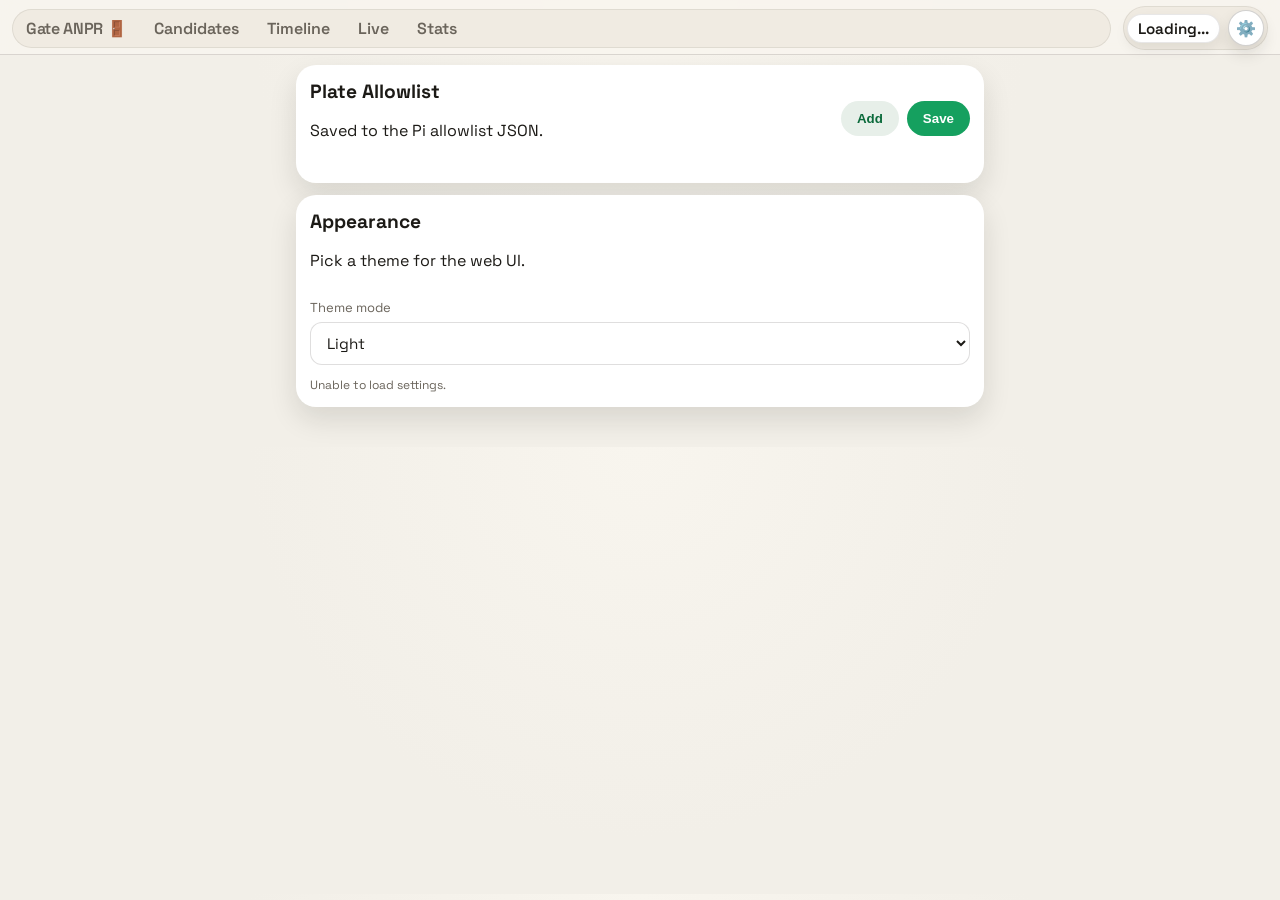
==== files/web/static/admin.html @ 7660f95d "Add Web UI" ====
<!doctype html>
<html lang="en">
  <head>
    <meta charset="utf-8" />
    <meta name="viewport" content="width=device-width,initial-scale=1" />
    <title>Gate ANPR Admin</title>
    <link rel="stylesheet" href="styles.css" />
  </head>
  <body class="admin-page">
    <header class="topbar">
      <div class="topbar-left">
        <a class="brand tab brand-tab" href="/" aria-label="Gate ANPR home">
          Gate ANPR 🚪
        </a>
        <nav class="tabs" role="tablist">
          <a class="tab" href="/#candidates" role="tab">Candidates</a>
          <a class="tab" href="/#timeline" role="tab">Timeline</a>
          <a class="tab" href="/#stream" role="tab">Live</a>
          <a class="tab" href="/#stats" role="tab">Stats</a>
        </nav>
      </div>
      <div class="topbar-right">
        <div class="status status-chip" id="status">Admin</div>
        <a class="admin-link active" href="/admin" aria-label="Admin settings" title="Admin settings">
          ⚙️
        </a>
      </div>
    </header>

    <main class="admin">
      <section class="card">
        <div class="card-head">
          <div>
            <h1>Plate Allowlist</h1>
            <p>Saved to the Pi allowlist JSON.</p>
          </div>
          <div class="card-actions">
            <button id="add-plate" class="btn btn-secondary">Add</button>
            <button id="save-plates" class="btn">Save</button>
          </div>
        </div>
        <div id="plates-list" class="plates"></div>
      </section>

      <section class="card">
        <div class="card-head">
          <div>
            <h1>Appearance</h1>
            <p>Pick a theme for the web UI.</p>
          </div>
        </div>
        <div class="admin-settings">
          <label class="admin-setting">
            <span>Theme mode</span>
            <select id="theme-mode">
              <option value="light">Light</option>
              <option value="dark">Dark</option>
              <option value="auto">Auto (sunrise/sunset)</option>
            </select>
          </label>
          <div id="theme-mode-status" class="setting-status">Loading…</div>
        </div>
      </section>
    </main>

    <template id="plate-row">
      <div class="plate-row">
        <input class="owner-input" placeholder="Owner" />
        <input class="plates-input" placeholder="PLATES (comma separated)" />
        <div class="plate-meta"></div>
        <button class="btn btn-ghost remove-plate">Remove</button>
      </div>
    </template>

    <script src="app.js"></script>
  </body>
</html>
---- files/web/static/styles.css ----
@import url("https://fonts.googleapis.com/css2?family=Space+Grotesk:wght@400;500;600;700&display=swap");

:root {
  --bg: #f2efe8;
  --ink: #1c1a16;
  --muted: #6a645b;
  --accent: #15a05f;
  --accent-strong: #0b6a3b;
  --panel: #ffffff;
  --shadow: rgba(26, 22, 18, 0.12);
  --border: rgba(31, 27, 22, 0.14);
  --highlight: #d8f6e7;
}

* {
  box-sizing: border-box;
}

body {
  margin: 0;
  font-family: "Space Grotesk", sans-serif;
  background: radial-gradient(circle at top, #f8f5ee 0%, var(--bg) 50%);
  color: var(--ink);
}

body.theme-dark {
  --bg: #151311;
  --ink: #efe8dc;
  --muted: #b9b0a2;
  --panel: #1f1d19;
  --shadow: rgba(0, 0, 0, 0.45);
  --border: rgba(255, 255, 255, 0.08);
  --highlight: rgba(21, 160, 95, 0.2);
  background: radial-gradient(circle at top, #1e1b18 0%, var(--bg) 55%);
}

body.theme-dark .topbar,
body.theme-dark .topbar-left,
body.theme-dark .topbar-right {
  background: rgba(28, 26, 22, 0.9);
  border-color: var(--border);
  box-shadow: inset 0 0 0 1px rgba(255, 255, 255, 0.05);
}

body.theme-dark .tabs {
  background: transparent;
}

body.theme-dark .tab {
  background: rgba(255, 255, 255, 0.04);
  color: var(--muted);
}

body.theme-dark .tab.active {
  background: var(--panel);
  color: var(--ink);
}

body.theme-dark .admin-link {
  background: rgba(255, 255, 255, 0.06);
  color: var(--muted);
}

body.theme-dark .admin-link.active,
body.theme-dark .admin-link:hover {
  background: var(--panel);
  color: var(--ink);
}

.topbar {
  position: sticky;
  top: 0;
  z-index: 10;
  background: rgba(248, 245, 238, 0.92);
  backdrop-filter: blur(12px);
  border-bottom: 1px solid var(--border);
  padding: 6px 12px 4px;
  display: flex;
  align-items: center;
  gap: 12px;
  justify-content: space-between;
  flex-wrap: wrap;
}

.topbar-left,
.topbar-right {
  display: flex;
  align-items: center;
  gap: 8px;
  background: #f0ebe2;
  padding: 4px;
  border-radius: 999px;
  box-shadow: inset 0 0 0 1px rgba(31, 27, 22, 0.08);
}

.topbar-left {
  flex: 1 1 auto;
  min-width: 0;
  flex-wrap: wrap;
  background: #f0ebe2;
  padding: 4px;
  border-radius: 999px;
  box-shadow: inset 0 0 0 1px rgba(31, 27, 22, 0.08);
}

.brand {
  background: transparent;
  border: none;
  padding: 4px 8px;
  font-weight: 700;
  font-size: 1.05rem;
  letter-spacing: -0.02em;
  color: var(--ink);
  cursor: pointer;
  text-decoration: none;
}

.brand:visited {
  color: var(--ink);
}

.tabs {
  display: flex;
  gap: 8px;
  padding: 0;
  flex-wrap: wrap;
}

.tab {
  border: none;
  background: transparent;
  padding: 5px 10px;
  border-radius: 999px;
  font-weight: 600;
  font-size: 1rem;
  color: var(--muted);
  cursor: pointer;
  text-decoration: none;
  display: inline-flex;
  align-items: center;
}

.tab.active {
  background: var(--panel);
  color: var(--ink);
  box-shadow: 0 6px 16px var(--shadow);
}

.status {
  font-size: 0.95rem;
  color: var(--muted);
}

.status-chip {
  background: var(--panel);
  padding: 4px 10px;
  border-radius: 999px;
  border: 1px solid rgba(31, 27, 22, 0.1);
  box-shadow: 0 6px 14px rgba(26, 22, 18, 0.08);
  font-weight: 600;
  font-size: 0.95rem;
  color: var(--ink);
}

.admin-link {
  width: 36px;
  height: 36px;
  display: inline-flex;
  align-items: center;
  justify-content: center;
  border-radius: 50%;
  text-decoration: none;
  color: var(--muted);
  border: 1px solid transparent;
  background: rgba(255, 255, 255, 0.6);
  transition: all 0.2s ease;
}

.admin-link:hover {
  color: var(--ink);
  border-color: rgba(31, 27, 22, 0.2);
  background: var(--panel);
}

.admin-link.active {
  color: var(--ink);
  background: var(--panel);
  box-shadow: 0 8px 16px var(--shadow);
  border-color: rgba(31, 27, 22, 0.2);
}

.page,
.admin {
  max-width: 720px;
  margin: 0 auto;
  padding: 10px 16px 40px;
  display: grid;
  gap: 12px;
}

.admin-settings {
  display: grid;
  gap: 12px;
}

.admin-setting {
  display: grid;
  gap: 6px;
  font-size: 13px;
  color: var(--muted);
}

.admin-setting select {
  border: 1px solid var(--border);
  border-radius: 12px;
  padding: 10px 12px;
  background: var(--panel);
  color: var(--ink);
}

.setting-status {
  font-size: 12px;
  color: var(--muted);
}

@media (min-width: 900px) {
  .page {
    max-width: 1100px;
  }
}

.tab-panel {
  display: none;
  gap: 20px;
}

.tab-panel.active {
  display: grid;
}

.logs-card .card-head {
  align-items: flex-start;
}

.log-controls {
  display: flex;
  flex-wrap: wrap;
  gap: 12px;
  align-items: flex-end;
}

.log-control {
  display: flex;
  flex-direction: column;
  gap: 4px;
  font-size: 12px;
  color: var(--muted);
}

.log-control select,
.log-control input {
  border: 1px solid var(--border);
  border-radius: 12px;
  padding: 8px 12px;
  background: var(--panel);
  color: var(--ink);
  font-size: 13px;
}

.log-toggle {
  display: inline-flex;
  align-items: center;
  gap: 6px;
  font-size: 12px;
  color: #6d675b;
  padding: 0 4px;
}

.log-toggle input {
  accent-color: #5b9d6a;
}

.log-status {
  margin-top: 8px;
  font-size: 12px;
  color: var(--muted);
}

.log-output {
  margin-top: 12px;
  padding: 12px;
  background: rgba(248, 245, 238, 0.8);
  border-radius: 12px;
  border: 1px solid var(--border);
  max-height: 420px;
  overflow: auto;
  font-family: "ui-monospace", SFMono-Regular, Menlo, Monaco, Consolas, "Liberation Mono",
    "Courier New", monospace;
  font-size: 12px;
  line-height: 1.4;
  display: grid;
  gap: 4px;
}

.log-output.wrap .log-line {
  white-space: pre-wrap;
}

.log-output.no-wrap .log-line {
  white-space: pre;
}

.log-line {
  display: grid;
  grid-template-columns: auto 1fr;
  gap: 10px;
  align-items: start;
  padding: 2px 6px;
  border-radius: 8px;
}

.log-line:nth-child(even) {
  background: rgba(255, 255, 255, 0.5);
}

.log-line--continuation {
  grid-template-columns: 1fr;
  padding-left: 44px;
  background: transparent;
}

.log-ts {
  color: var(--muted);
  font-variant-numeric: tabular-nums;
  background: rgba(0, 0, 0, 0.06);
  padding: 2px 6px;
  border-radius: 6px;
  white-space: nowrap;
}

.log-msg {
  color: var(--ink);
  white-space: inherit;
}

.log-date {
  font-size: 11px;
  color: var(--muted);
  text-transform: uppercase;
  letter-spacing: 0.06em;
  padding: 6px 6px 2px;
}

body.theme-dark .log-output {
  background: rgba(25, 23, 20, 0.9);
}

body.theme-dark .log-line:nth-child(even) {
  background: rgba(255, 255, 255, 0.04);
}

body.theme-dark .log-ts {
  background: rgba(255, 255, 255, 0.08);
}

.hero-card {
  background: linear-gradient(135deg, #e5f7ec 0%, #d3f1e0 100%);
  border-radius: 24px;
  padding: 24px;
  box-shadow: 0 15px 40px rgba(11, 106, 59, 0.18);
  display: grid;
  gap: 16px;
  justify-items: center;
  text-align: center;
}

.gate-button {
  width: min(100%, 320px);
  padding: 18px 24px;
  border-radius: 999px;
  border: none;
  background: var(--accent);
  color: #fff;
  font-size: 1.2rem;
  font-weight: 700;
  cursor: pointer;
  box-shadow: 0 10px 24px rgba(11, 106, 59, 0.3);
  transition: transform 0.2s ease, background 0.2s ease;
}

.gate-button:hover {
  transform: translateY(-1px);
  background: var(--accent-strong);
}

.gate-button--opening {
  background: #d28a1e;
  box-shadow: 0 10px 24px rgba(210, 138, 30, 0.35);
}

.gate-button--opening:hover {
  background: #c27816;
}

.gate-button:disabled {
  opacity: 0.7;
  cursor: wait;
  transform: none;
}

.gate-meta {
  display: grid;
  gap: 4px;
  color: var(--muted);
}

.gate-status {
  font-weight: 600;
  color: var(--accent-strong);
}

.card {
  background: var(--panel);
  border-radius: 20px;
  box-shadow: 0 12px 28px var(--shadow);
  padding: 14px;
  display: grid;
  gap: 12px;
}

.tablet-grid {
  display: grid;
  gap: 12px;
}

.tablet-stream {
  width: 70%;
  justify-self: center;
}

.tablet-timeline {
  width: 82%;
  justify-self: center;
}

.tablet-stream-frame {
  background: #111;
  border-radius: 16px;
  overflow: hidden;
  aspect-ratio: 16 / 9;
  display: grid;
  place-items: center;
  width: 100%;
  position: relative;
}

.tablet-stream-frame img {
  width: 100%;
  height: 100%;
  object-fit: cover;
}

.stream-head-right {
  display: inline-flex;
  align-items: center;
  gap: 10px;
}

.live-badge {
  display: inline-flex;
  align-items: center;
  gap: 6px;
  padding: 4px 10px;
  border-radius: 999px;
  border: 1px solid rgba(31, 154, 91, 0.35);
  background: rgba(31, 154, 91, 0.12);
  font-weight: 600;
  color: #1f8e57;
  font-size: 0.8rem;
  text-transform: uppercase;
  letter-spacing: 0.04em;
}

.dot {
  width: 8px;
  height: 8px;
  border-radius: 999px;
  display: inline-block;
}

.dot-live {
  background: #27a95e;
  box-shadow: 0 0 0 3px rgba(39, 169, 94, 0.15);
}

@supports not (aspect-ratio: 1 / 1) {
  .tablet-stream-frame {
    position: relative;
    height: 0;
    padding-top: 56.25%;
  }

  .tablet-stream-frame img {
    position: absolute;
    top: 0;
    left: 0;
  }
}

.tablet-gate .gate-button {
  width: 90%;
  font-size: 1.6rem;
  border-radius: 32px;
  background: linear-gradient(180deg, #34b46b 0%, #1e8a4e 100%);
  box-shadow:
    0 20px 35px rgba(18, 108, 59, 0.35),
    0 8px 0 rgba(13, 78, 42, 0.75),
    inset 0 2px 0 rgba(255, 255, 255, 0.35),
    inset 0 -8px 16px rgba(0, 0, 0, 0.25);
  align-self: center;
  justify-self: center;
  flex: 1 1 auto;
  min-height: 0;
  max-height: 420px;
  margin-top: 12px;
  margin-bottom: 12px;
}

.tablet-gate .gate-status {
  margin-top: 18px;
}

.tablet-gate .gate-last {
  margin-top: auto;
}

.tablet-gate .gate-button:active {
  transform: translateY(4px);
  box-shadow:
    0 12px 24px rgba(18, 108, 59, 0.28),
    0 4px 0 rgba(13, 78, 42, 0.75),
    inset 0 2px 0 rgba(255, 255, 255, 0.35),
    inset 0 -6px 12px rgba(0, 0, 0, 0.22);
}

.gate-status {
  display: inline-flex;
  align-items: center;
  gap: 8px;
  font-weight: 600;
  color: var(--muted);
}

.gate-status::before {
  content: "";
  width: 10px;
  height: 10px;
  border-radius: 999px;
  background: #8a8a8a;
  display: inline-block;
}

.gate-status--ready {
  color: #2f9a5b;
}

.gate-status--ready::before {
  background: #2f9a5b;
}

.gate-status--opening {
  color: #c78a1e;
}

.gate-status--opening::before {
  background: #c78a1e;
}

.gate-status--error {
  color: #b04a4a;
}

.gate-status--error::before {
  background: #b04a4a;
}


.tablet-timeline-list {
  display: grid;
  gap: 12px;
}

.tablet-timeline-row {
  display: grid;
  grid-template-columns: 72px 1fr auto;
  gap: 12px;
  align-items: center;
}

.tablet-info .plate {
  font-weight: 700;
}

.tablet-time {
  display: grid;
  gap: 6px;
  justify-items: end;
  font-weight: 600;
  color: var(--muted);
  font-size: 0.9rem;
}

.tablet-time .dot {
  width: 9px;
  height: 9px;
}

.dot-fresh {
  background: #2f9a5b;
}

.dot-stale {
  background: #b8b2a6;
}


.tablet-thumb img {
  width: 72px;
  height: 54px;
  object-fit: cover;
  border-radius: 12px;
  display: block;
}

.tablet-thumb-placeholder {
  width: 72px;
  height: 54px;
  border-radius: 12px;
  background: #e8e2d6;
}

@media (min-width: 900px) {
  .tablet-grid {
    grid-template-columns: 1.5fr 0.5fr;
    grid-template-rows: auto auto;
    align-items: stretch;
  }
  .tablet-stream {
    grid-column: 1 / 2;
    width: 100%;
  }
.tablet-gate {
    grid-column: 2 / 3;
    grid-row: 1 / 3;
    align-content: stretch;
    min-height: 0;
    display: flex;
    flex-direction: column;
    gap: 16px;
  }
  .tablet-timeline {
    grid-column: 1 / 2;
    width: 100%;
  }
}

@media (max-width: 720px) {
  .topbar {
    padding: 6px 10px;
    gap: 12px;
    align-items: center;
  }

  .topbar-left {
    gap: 8px;
    padding: 0;
    flex: 1 1 auto;
    background: transparent;
    box-shadow: none;
  }

  .topbar-right {
    flex: 0 0 auto;
    padding: 0;
    background: transparent;
    box-shadow: none;
  }

  .brand {
    background: var(--panel);
    border: 1px solid rgba(31, 27, 22, 0.12);
  }

  .tabs {
    flex-basis: 100%;
    width: 100%;
    overflow-x: auto;
    scrollbar-width: none;
    margin-top: 6px;
    background: #f0ebe2;
    padding: 3px;
    border-radius: 999px;
  }

  .tabs::-webkit-scrollbar {
    display: none;
  }

  .tab,
  .brand {
    padding: 4px 8px;
    font-size: 1rem;
    white-space: nowrap;
  }

  .status-chip {
    font-size: 0.9rem;
    padding: 4px 8px;
  }

  .admin-link {
    width: 28px;
    height: 28px;
  }

  .page {
    padding: 8px 12px 28px;
  }
}

.card-head {
  display: flex;
  justify-content: space-between;
  align-items: center;
  gap: 12px;
}

.card-head h1,
.card-head h2 {
  margin: 0;
  font-size: 1.2rem;
}

.card-actions {
  display: flex;
  gap: 8px;
  align-items: center;
}

.link {
  color: var(--accent-strong);
  text-decoration: none;
  font-weight: 600;
}

.filters {
  display: flex;
  gap: 8px;
  flex-wrap: wrap;
}

.chip {
  border: 1px solid var(--border);
  background: #fff;
  border-radius: 999px;
  padding: 6px 12px;
  font-weight: 600;
  cursor: pointer;
  color: var(--muted);
}

.chip.active {
  background: var(--accent);
  color: #fff;
  border-color: transparent;
}

.btn {
  background: var(--accent);
  color: #fff;
  border: none;
  padding: 10px 16px;
  border-radius: 999px;
  cursor: pointer;
  font-weight: 600;
  transition: transform 0.2s ease, background 0.2s ease;
}

.btn:hover {
  transform: translateY(-1px);
  background: var(--accent-strong);
}

.btn-secondary {
  background: #e7efe9;
  color: var(--accent-strong);
}

.btn-secondary:hover {
  background: #d7e6dd;
}

.btn-ghost {
  background: transparent;
  color: var(--muted);
}

.plates,
.feed,
.image-grid {
  display: flex;
  flex-direction: column;
  gap: 10px;
  overflow: auto;
}

.plate-row {
  display: grid;
  grid-template-columns: 1fr 1.3fr 1.5fr auto;
  gap: 8px;
  align-items: center;
}

.plate-input,
.owner-input,
select,
textarea {
  padding: 10px;
  border-radius: 10px;
  border: 1px solid var(--border);
  font-size: 0.95rem;
  font-family: inherit;
}

.plates-input {
  padding: 10px;
  border-radius: 10px;
  border: 1px solid var(--border);
  font-size: 0.95rem;
  font-family: inherit;
}

.legend {
  margin: 0 0 8px;
  font-size: 0.85rem;
  color: var(--muted);
}

.event-card {
  padding: 12px;
  border-radius: 16px;
  border: 1px solid var(--border);
  display: grid;
  gap: 10px;
  background: var(--panel);
  transition: transform 0.2s ease, box-shadow 0.2s ease;
}

.event-card.highlight {
  box-shadow: 0 0 0 2px rgba(21, 160, 95, 0.4);
  transform: translateY(-1px);
}

.event-meta {
  display: grid;
  gap: 4px;
}

.event-meta .meta {
  font-size: 0.8rem;
  color: var(--muted);
}

.event-meta .plate {
  font-weight: 600;
  font-size: 1.05rem;
}

.event-meta .owner {
  font-size: 0.9rem;
  color: var(--accent-strong);
}

.event-card.allowed {
  border-color: rgba(31, 111, 91, 0.4);
  background: var(--highlight);
}

.latest-image img {
  width: 100%;
  border-radius: 16px;
  border: 1px solid var(--border);
}

.latest-image {
  position: relative;
}

.badge {
  position: absolute;
  top: 12px;
  left: 12px;
  padding: 6px 10px;
  border-radius: 999px;
  background: rgba(21, 160, 95, 0.9);
  color: #fff;
  font-size: 0.75rem;
  font-weight: 600;
}

.latest-event {
  padding: 10px 12px;
  border-radius: 12px;
  background: var(--highlight);
  border: 1px solid rgba(21, 160, 95, 0.3);
}

.latest-event .plate {
  font-weight: 700;
}

.event-card img {
  width: 100%;
  aspect-ratio: 16 / 9;
  max-height: 360px;
  object-fit: cover;
  background: var(--panel);
  border-radius: 12px;
  border: 1px solid var(--border);
}

.event-group {
  gap: 12px;
}

.event-summary {
  display: flex;
  flex-direction: column;
  gap: 8px;
}

.event-kinds {
  display: flex;
  gap: 8px;
  flex-wrap: wrap;
}

.kind-chip {
  padding: 4px 10px;
  border-radius: 999px;
  font-size: 0.75rem;
  font-weight: 600;
  background: #f1eee6;
  color: var(--muted);
}

.kind-chip.recognised {
  background: rgba(21, 160, 95, 0.15);
  color: var(--accent-strong);
}

.kind-chip.candidate {
  background: rgba(187, 120, 0, 0.16);
  color: #8a5a00;
}

.kind-chip.unmatched {
  background: rgba(186, 45, 45, 0.12);
  color: #8a2b2b;
}

.plate-lines {
  display: grid;
  gap: 8px;
}

.plate-line {
  display: grid;
  gap: 4px;
  padding: 10px 12px;
  border-radius: 12px;
  border: 1px solid var(--border);
  background: #faf7f1;
}

.plate-line .plate {
  font-weight: 600;
}

.plate-line.recognised {
  border-color: rgba(31, 111, 91, 0.35);
  background: rgba(31, 111, 91, 0.08);
}

.plate-line.candidate {
  border-color: rgba(187, 120, 0, 0.35);
  background: rgba(187, 120, 0, 0.08);
}

.plate-line.unmatched {
  border-color: rgba(186, 45, 45, 0.35);
  background: rgba(186, 45, 45, 0.06);
}

.group-header {
  display: grid;
  gap: 4px;
}

.group-header .plate {
  font-size: 1.1rem;
  font-weight: 700;
}

.group-header .meta {
  font-size: 0.85rem;
  color: var(--muted);
}

.alt-toggle {
  justify-self: start;
  background: transparent;
  border: 1px dashed var(--border);
  border-radius: 999px;
  padding: 6px 12px;
  font-size: 0.8rem;
  color: var(--muted);
  cursor: pointer;
}

.alt-plates {
  display: none;
  gap: 8px;
}

.alt-plates.open {
  display: grid;
}

.frame-strip {
  display: flex;
  gap: 8px;
  overflow-x: auto;
}

.frame-strip img {
  width: 96px;
  height: 54px;
  object-fit: cover;
  border-radius: 10px;
  border: 1px solid var(--border);
  cursor: pointer;
  opacity: 0.75;
}

.frame-strip img.active {
  opacity: 1;
  border-color: rgba(21, 160, 95, 0.6);
}

.frame-actions {
  display: flex;
  gap: 8px;
  align-items: center;
}

.frame-next {
  padding: 6px 12px;
  border-radius: 999px;
  border: 1px solid var(--border);
  background: #fff;
  color: var(--muted);
  cursor: pointer;
}

.plate-meta {
  font-size: 0.75rem;
  color: var(--muted);
}

.feed-status {
  text-align: center;
  font-size: 0.85rem;
  color: var(--muted);
}

.empty-state {
  padding: 18px;
  border-radius: 12px;
  border: 1px dashed var(--border);
  text-align: center;
  color: var(--muted);
  background: var(--highlight);
}

.stat-grid {
  display: grid;
  grid-template-columns: repeat(auto-fit, minmax(140px, 1fr));
  gap: 12px;
}

.stat {
  padding: 12px;
  border-radius: 12px;
  background: var(--panel);
  border: 1px solid var(--border);
  box-shadow: 0 10px 24px var(--shadow);
  display: grid;
  gap: 6px;
}

.stat-label {
  font-size: 0.8rem;
  color: var(--muted);
}

.stat-value {
  font-size: 1.4rem;
  font-weight: 700;
}

.stat-donut {
  align-items: center;
}

.donut {
  width: 120px;
  height: 120px;
  border-radius: 50%;
  margin: 8px auto 0;
  background: conic-gradient(
    var(--accent) 0deg,
    var(--accent) 180deg,
    rgba(31, 27, 22, 0.15) 180deg,
    rgba(31, 27, 22, 0.15) 360deg
  );
  position: relative;
  box-shadow: inset 0 0 0 10px var(--panel);
}

.donut::after {
  content: "";
  position: absolute;
  inset: 18px;
  border-radius: 50%;
  background: var(--panel);
  box-shadow: inset 0 0 0 1px var(--border);
}

.donut-legend {
  font-size: 0.75rem;
  text-align: center;
  color: var(--muted);
}

.chart-label {
  font-size: 0.85rem;
  color: var(--muted);
}

.insight-grid {
  display: grid;
  grid-template-columns: repeat(auto-fit, minmax(160px, 1fr));
  gap: 12px;
}

.insight {
  border: none;
  text-align: left;
  cursor: default;
  padding: 14px;
  border-radius: 14px;
  background: var(--panel);
  border: 1px solid var(--border);
  display: grid;
  gap: 6px;
}

.insight-title {
  font-size: 0.8rem;
  color: var(--muted);
  text-transform: uppercase;
  letter-spacing: 0.04em;
}

.insight-value {
  font-size: 1.1rem;
  font-weight: 700;
}

.insight-sub {
  font-size: 0.8rem;
  color: var(--muted);
}

.cloud-grid {
  display: grid;
  gap: 16px;
  grid-template-columns: repeat(auto-fit, minmax(220px, 1fr));
}

.word-cloud {
  padding: 16px;
  border-radius: 16px;
  border: 1px solid var(--border);
  background: var(--panel);
  display: flex;
  flex-wrap: wrap;
  gap: 8px;
  min-height: 140px;
}

.word-cloud .word {
  font-weight: 600;
  color: var(--ink);
  padding: 2px 8px;
  border-radius: 999px;
  background: rgba(21, 160, 95, 0.12);
}

.insight:where(button) {
  cursor: pointer;
  transition: transform 0.2s ease, box-shadow 0.2s ease;
}

.insight:where(button):hover {
  transform: translateY(-1px);
  box-shadow: 0 10px 20px rgba(26, 22, 18, 0.12);
}

.insight:where(button):focus-visible {
  outline: 2px solid rgba(21, 160, 95, 0.35);
  outline-offset: 2px;
}

.stream-card {
  gap: 12px;
}

.stream-status {
  font-size: 0.9rem;
  color: var(--muted);
}

.stream-health {
  margin-top: 6px;
  display: inline-flex;
  align-items: center;
  gap: 6px;
  padding: 4px 10px;
  border-radius: 999px;
  font-size: 0.8rem;
  font-weight: 600;
  letter-spacing: 0.01em;
  background: rgba(10, 10, 10, 0.08);
  color: var(--muted);
}

.stream-health.ok {
  background: rgba(22, 145, 74, 0.12);
  color: #1a5a36;
}

.stream-health.warn {
  background: rgba(198, 124, 0, 0.12);
  color: #6e4a00;
}

.stream-health.bad {
  background: rgba(186, 40, 40, 0.12);
  color: #7a1e1e;
}

.stream-banner {
  margin-top: 8px;
  padding: 6px 12px;
  border-radius: 12px;
  font-size: 0.85rem;
  font-weight: 600;
  background: rgba(186, 40, 40, 0.12);
  color: #7a1e1e;
  display: inline-flex;
  align-items: center;
  gap: 6px;
}

.stream-banner[hidden] {
  display: none;
}

.stream-system {
  margin-top: 6px;
  font-size: 0.85rem;
  color: var(--muted);
}

.stream-frame {
  width: 100%;
  aspect-ratio: 16 / 9;
  border-radius: 16px;
  overflow: hidden;
  background: #1b1b1b;
  border: 1px solid var(--border);
  position: relative;
}

.stream-image-stack {
  position: absolute;
  inset: 0;
}

.stream-image {
  position: absolute;
  inset: 0;
  width: 100%;
  height: 100%;
  object-fit: cover;
  opacity: 0;
  transition: opacity 0.12s ease;
}

.stream-image.is-active {
  opacity: 1;
}

.stream-image-single {
  position: absolute;
  inset: 0;
  width: 100%;
  height: 100%;
  object-fit: cover;
}

.stream-fps {
  position: absolute;
  top: 10px;
  right: 10px;
  padding: 4px 10px;
  border-radius: 999px;
  background: rgba(10, 10, 10, 0.7);
  color: #fff;
  font-size: 0.8rem;
  font-weight: 600;
  letter-spacing: 0.01em;
}

.stream-lag {
  position: absolute;
  bottom: 10px;
  right: 10px;
  padding: 4px 10px;
  border-radius: 999px;
  background: rgba(10, 10, 10, 0.7);
  color: #fff;
  font-size: 0.8rem;
  font-weight: 600;
  letter-spacing: 0.01em;
}

.stream-frame iframe,
.stream-frame img,
.stream-frame video {
  width: 100%;
  height: 100%;
  display: block;
  border: 0;
  object-fit: cover;
}

@supports not (aspect-ratio: 1 / 1) {
  .stream-frame {
    height: 0;
    padding-top: 56.25%;
  }

  .stream-frame iframe,
  .stream-frame img,
  .stream-frame video {
    position: absolute;
    top: 0;
    left: 0;
  }
}

#stats-chart {
  display: block;
  width: 100%;
  height: auto;
}

.timeline-list {
  display: grid;
  gap: 8px;
}

.timeline-row {
  display: grid;
  grid-template-columns: 1.1fr 1fr auto;
  gap: 10px;
  align-items: center;
  padding: 10px 12px;
  border-radius: 12px;
  border: 1px solid var(--border);
  background: var(--panel);
}

.timeline-row .plate {
  font-weight: 600;
  letter-spacing: 0.04em;
}

.timeline-row .meta {
  font-size: 0.8rem;
  color: var(--muted);
}

.timeline-row .owner {
  font-size: 0.85rem;
  color: var(--accent-strong);
}

.timeline-row .confidence {
  font-size: 0.8rem;
  color: var(--muted);
}

@media (max-width: 720px) {
  .plate-row {
    grid-template-columns: 1fr;
  }
  .timeline-row {
    grid-template-columns: 1fr;
  }
  .topbar {
    display: grid;
    grid-template-columns: 1fr;
    justify-items: center;
    text-align: center;
  }
  .tabs {
    justify-content: center;
  }
  .topbar .link {
    display: inline-flex;
    align-items: center;
    justify-content: center;
    padding: 8px 14px;
    border-radius: 999px;
    background: #fff;
    border: 1px solid var(--border);
    box-shadow: 0 6px 16px var(--shadow);
  }
  .topbar .status {
    text-align: center;
  }
  .card-head {
    flex-direction: column;
    align-items: flex-start;
  }
}
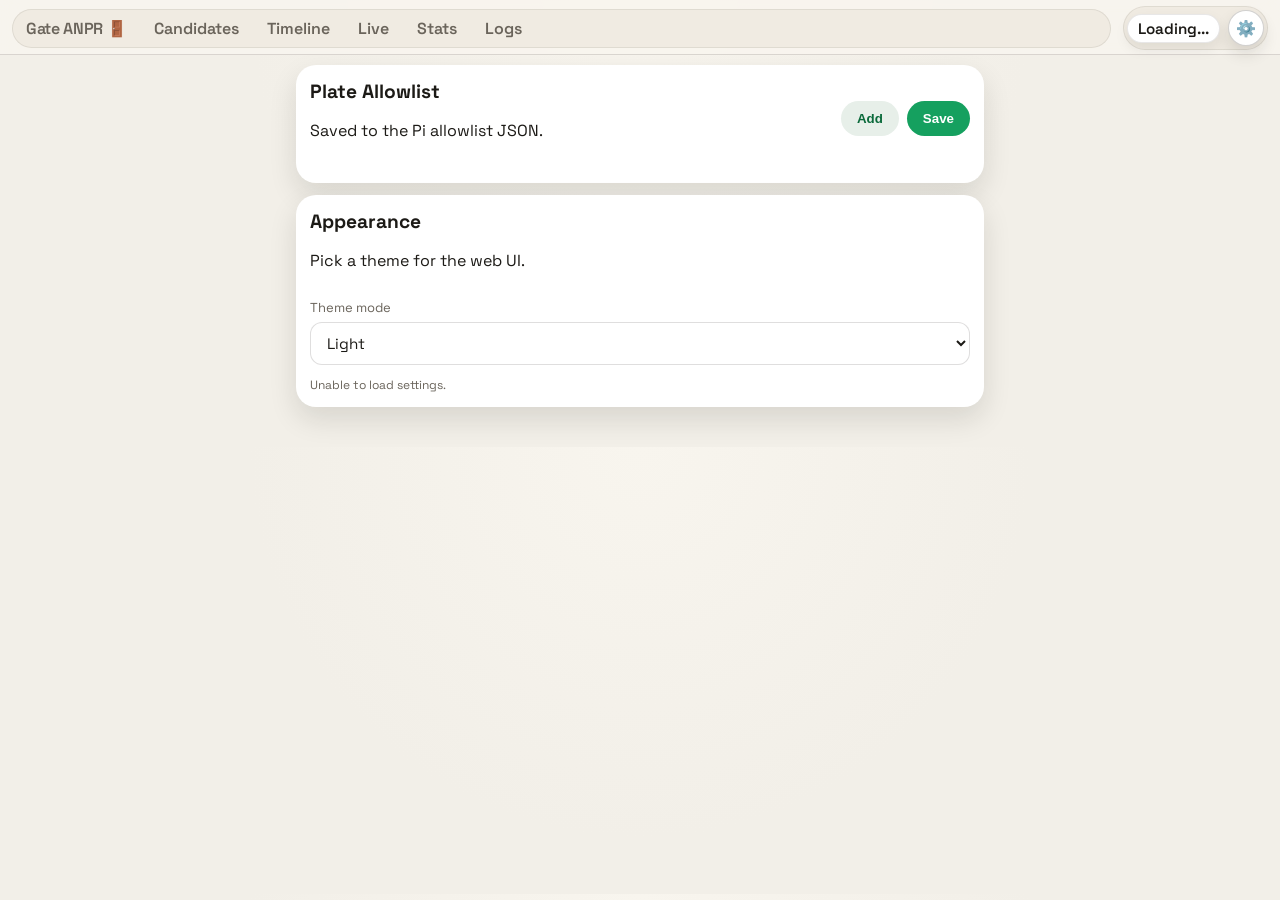
==== commit a55aefd1: "Add fullscreen layout and tighten tablet view" ====
--- a/files/web/static/admin.html
+++ b/files/web/static/admin.html
@@ -9,7 +9,7 @@
   <body class="admin-page">
     <header class="topbar">
       <div class="topbar-left">
-        <a class="brand tab brand-tab" href="/" aria-label="Gate ANPR home">
+        <a class="brand tab brand-tab" href="/#home" aria-label="Gate ANPR home">
           Gate ANPR 🚪
         </a>
         <nav class="tabs" role="tablist">
@@ -17,6 +17,7 @@
           <a class="tab" href="/#timeline" role="tab">Timeline</a>
           <a class="tab" href="/#stream" role="tab">Live</a>
           <a class="tab" href="/#stats" role="tab">Stats</a>
+          <a class="tab" href="/#logs" role="tab">Logs</a>
         </nav>
       </div>
       <div class="topbar-right">
--- a/files/web/static/styles.css
+++ b/files/web/static/styles.css
@@ -80,6 +80,109 @@
   gap: 12px;
   justify-content: space-between;
   flex-wrap: wrap;
+}
+
+body.fullscreen-page .topbar {
+  display: none;
+}
+
+body.fullscreen-page .page {
+  padding: 4px 8px 10px;
+  gap: 8px;
+}
+
+body.fullscreen-page .card {
+  padding: 8px;
+  gap: 8px;
+}
+
+body.fullscreen-page .card-head h2 {
+  font-size: 0.95rem;
+}
+
+body.fullscreen-page .legend {
+  font-size: 0.78rem;
+}
+
+body.fullscreen-page .tablet-grid {
+  gap: 6px;
+  grid-template-columns: 1.6fr 0.6fr;
+  grid-template-rows: auto auto;
+  align-items: stretch;
+}
+
+body.fullscreen-page .tablet-stream {
+  width: 100%;
+  grid-column: 1 / 2;
+}
+
+body.fullscreen-page .tablet-timeline {
+  width: 100%;
+  grid-column: 1 / 2;
+}
+
+body.fullscreen-page .tablet-gate {
+  grid-column: 2 / 3;
+  grid-row: 1 / 3;
+  align-content: stretch;
+  min-height: 0;
+  display: flex;
+  flex-direction: column;
+  gap: 10px;
+}
+
+body.fullscreen-page .tablet-stream-frame {
+  border-radius: 12px;
+}
+
+body.fullscreen-page .tablet-timeline-list {
+  gap: 6px;
+}
+
+body.fullscreen-page .tablet-timeline-row {
+  grid-template-columns: 52px 1fr auto;
+  gap: 6px;
+}
+
+body.fullscreen-page .tablet-thumb img,
+body.fullscreen-page .tablet-thumb-placeholder {
+  width: 52px;
+  height: 39px;
+  border-radius: 8px;
+}
+
+body.fullscreen-page .tablet-time {
+  font-size: 0.78rem;
+  gap: 2px;
+}
+
+body.fullscreen-page .tablet-timeline-row.clickable {
+  cursor: default;
+}
+
+body.fullscreen-page .tablet-timeline-row.clickable:hover {
+  filter: none;
+}
+
+body.fullscreen-page .tablet-gate .gate-button {
+  width: 84%;
+  font-size: 1.2rem;
+  max-height: 320px;
+  margin-top: 6px;
+  margin-bottom: 6px;
+}
+
+body.fullscreen-page .tablet-gate .gate-status {
+  margin-top: 8px;
+}
+
+body.fullscreen-page .tablet-gate .gate-last {
+  font-size: 0.8rem;
+}
+
+body.fullscreen-page .live-badge {
+  font-size: 0.7rem;
+  padding: 2px 8px;
 }
 
 .topbar-left,
@@ -597,6 +700,14 @@
   align-items: center;
 }
 
+.tablet-timeline-row.clickable {
+  cursor: pointer;
+}
+
+.tablet-timeline-row.clickable:hover {
+  filter: brightness(0.98);
+}
+
 .tablet-info .plate {
   font-weight: 700;
 }
@@ -847,11 +958,11 @@
 }
 
 .event-card {
-  padding: 12px;
+  padding: 8px;
   border-radius: 16px;
   border: 1px solid var(--border);
   display: grid;
-  gap: 10px;
+  gap: 6px;
   background: var(--panel);
   transition: transform 0.2s ease, box-shadow 0.2s ease;
 }
@@ -894,6 +1005,8 @@
 
 .latest-image {
   position: relative;
+  max-width: 860px;
+  margin: 0 auto;
 }
 
 .badge {
@@ -919,24 +1032,67 @@
   font-weight: 700;
 }
 
-.event-card img {
+.latest-thumb {
+  cursor: pointer;
+}
+
+.event-image-wrap {
+  position: relative;
+  background: transparent;
+  max-width: 860px;
+  margin: 0 auto;
+}
+
+.event-image-conf {
+  position: absolute;
+  bottom: 10px;
+  left: 10px;
+  padding: 4px 10px;
+  border-radius: 999px;
+  background: rgba(10, 10, 10, 0.7);
+  color: #fff;
+  font-size: 0.75rem;
+  font-weight: 600;
+  letter-spacing: 0.01em;
+}
+
+.event-image {
   width: 100%;
-  aspect-ratio: 16 / 9;
-  max-height: 360px;
-  object-fit: cover;
-  background: var(--panel);
+  height: auto;
+  max-height: 400px;
+  object-fit: contain;
+  background: transparent;
   border-radius: 12px;
   border: 1px solid var(--border);
 }
 
 .event-group {
-  gap: 12px;
+  gap: 8px;
 }
 
 .event-summary {
   display: flex;
   flex-direction: column;
-  gap: 8px;
+  gap: 4px;
+}
+
+.event-body {
+  display: grid;
+  grid-template-columns: minmax(220px, 0.45fr) minmax(0, 0.55fr);
+  gap: 16px;
+  align-items: start;
+}
+
+.event-body-left {
+  display: grid;
+  gap: 10px;
+}
+
+.event-body-right {
+  display: grid;
+  gap: 6px;
+  justify-items: stretch;
+  align-content: start;
 }
 
 .event-kinds {
@@ -1004,7 +1160,7 @@
 
 .group-header {
   display: grid;
-  gap: 4px;
+  gap: 2px;
 }
 
 .group-header .plate {
@@ -1022,7 +1178,7 @@
   background: transparent;
   border: 1px dashed var(--border);
   border-radius: 999px;
-  padding: 6px 12px;
+  padding: 4px 10px;
   font-size: 0.8rem;
   color: var(--muted);
   cursor: pointer;
@@ -1033,7 +1189,15 @@
   gap: 8px;
 }
 
+.alt-plates .alt-extra {
+  display: none;
+}
+
 .alt-plates.open {
+  display: grid;
+}
+
+.alt-plates.open .alt-extra {
   display: grid;
 }
 
@@ -1044,8 +1208,8 @@
 }
 
 .frame-strip img {
-  width: 96px;
-  height: 54px;
+  width: 84px;
+  height: 48px;
   object-fit: cover;
   border-radius: 10px;
   border: 1px solid var(--border);
@@ -1060,17 +1224,24 @@
 
 .frame-actions {
   display: flex;
-  gap: 8px;
+  gap: 6px;
   align-items: center;
+  justify-content: flex-start;
 }
 
 .frame-next {
-  padding: 6px 12px;
+  padding: 4px 10px;
   border-radius: 999px;
   border: 1px solid var(--border);
   background: #fff;
   color: var(--muted);
   cursor: pointer;
+}
+
+@media (max-width: 900px) {
+  .event-body {
+    grid-template-columns: 1fr;
+  }
 }
 
 .plate-meta {
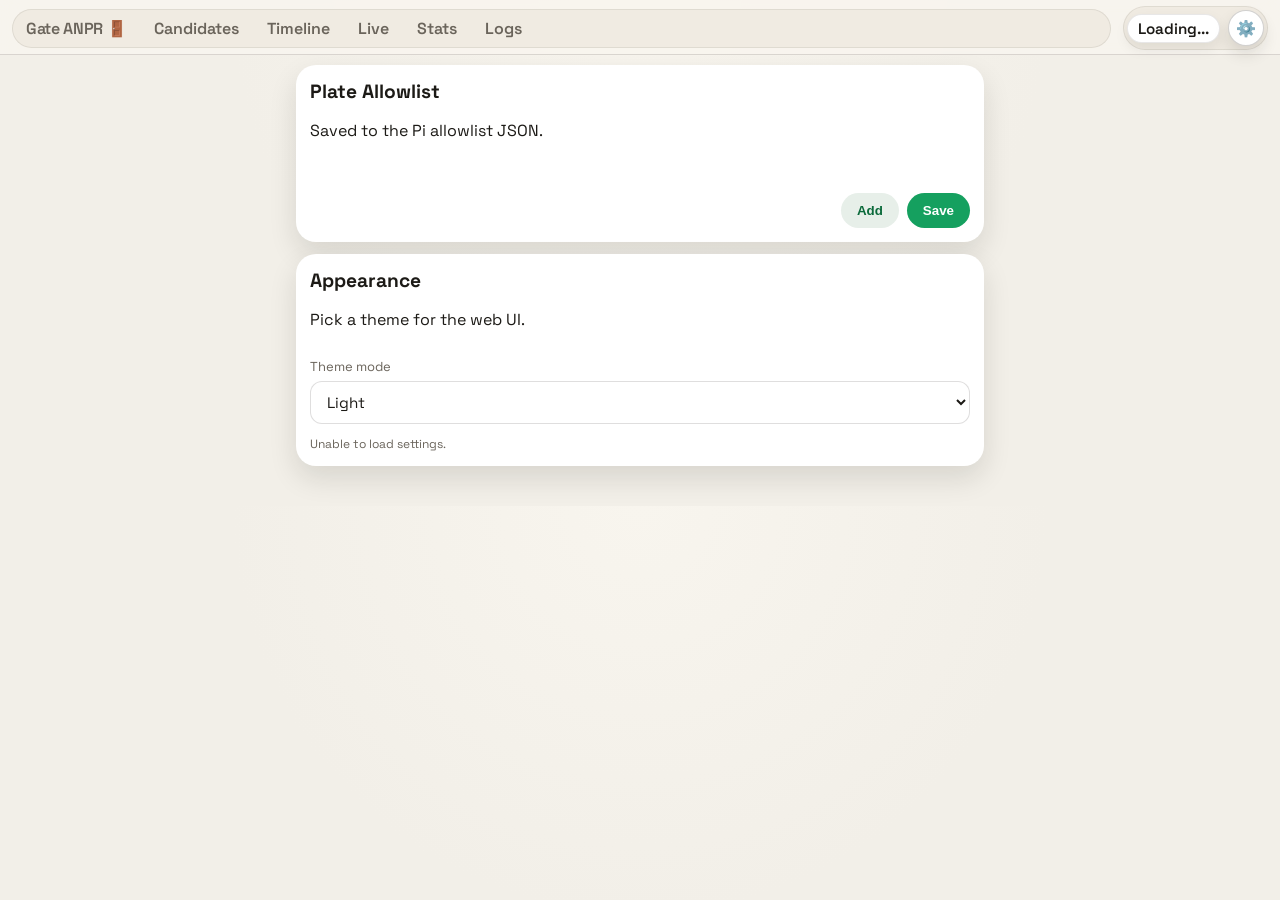
==== commit c3b61e51: "Fix admin allowlist UX and preserve remote allowlist" ====
--- a/files/web/static/admin.html
+++ b/files/web/static/admin.html
@@ -35,12 +35,12 @@
             <h1>Plate Allowlist</h1>
             <p>Saved to the Pi allowlist JSON.</p>
           </div>
-          <div class="card-actions">
-            <button id="add-plate" class="btn btn-secondary">Add</button>
-            <button id="save-plates" class="btn">Save</button>
-          </div>
         </div>
         <div id="plates-list" class="plates"></div>
+        <div class="card-actions allowlist-actions">
+          <button id="add-plate" class="btn btn-secondary">Add</button>
+          <button id="save-plates" class="btn">Save</button>
+        </div>
       </section>
 
       <section class="card">
--- a/files/web/static/styles.css
+++ b/files/web/static/styles.css
@@ -858,6 +858,11 @@
   align-items: center;
 }
 
+.allowlist-actions {
+  margin-top: 12px;
+  justify-content: flex-end;
+}
+
 .link {
   color: var(--accent-strong);
   text-decoration: none;
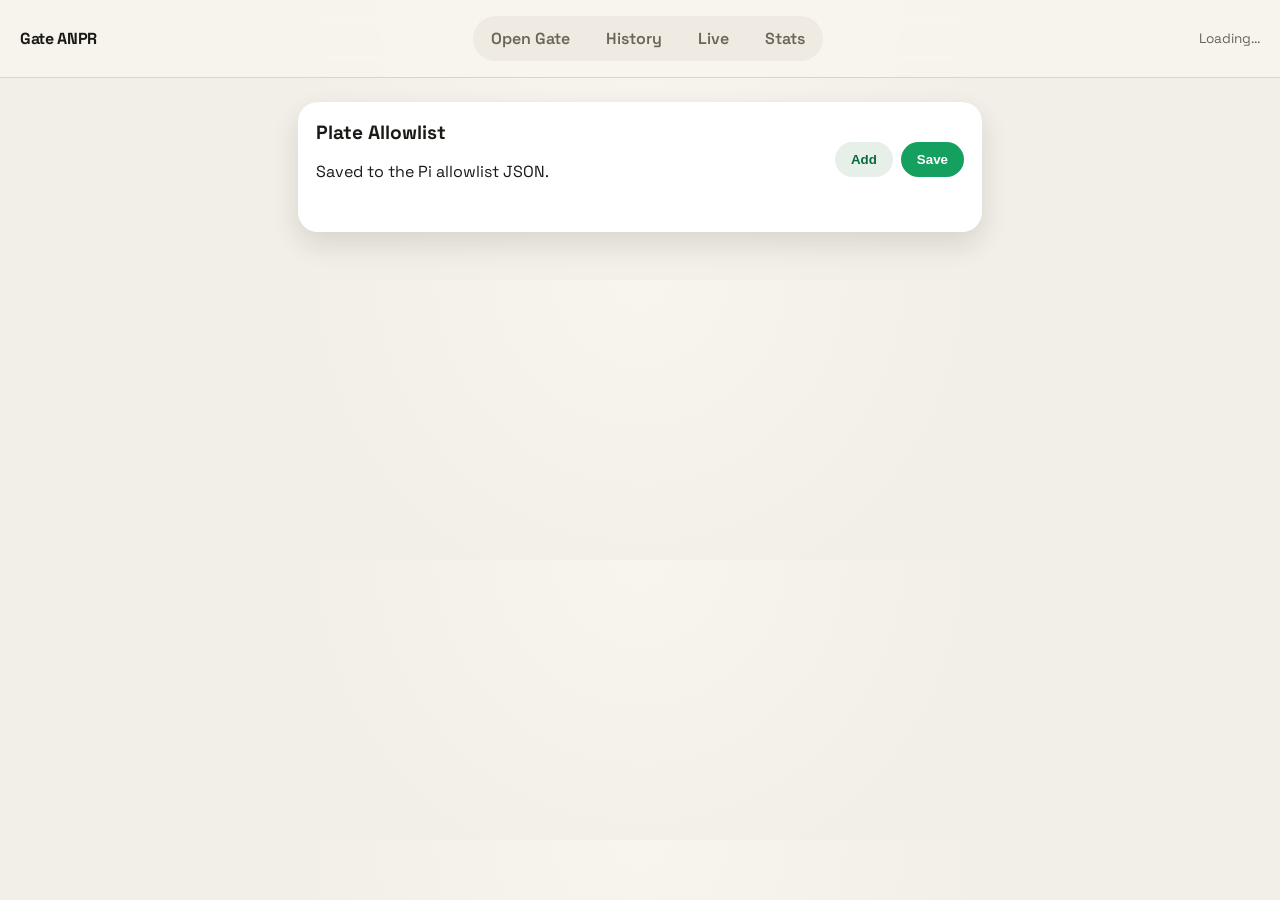
==== commit 6469bca7: "Sanitize hw-processing-rtsp branch snapshot" ====
--- a/files/web/static/admin.html
+++ b/files/web/static/admin.html
@@ -8,24 +8,14 @@
   </head>
   <body class="admin-page">
     <header class="topbar">
-      <div class="topbar-left">
-        <a class="brand tab brand-tab" href="/#home" aria-label="Gate ANPR home">
-          Gate ANPR 🚪
-        </a>
-        <nav class="tabs" role="tablist">
-          <a class="tab" href="/#candidates" role="tab">Candidates</a>
-          <a class="tab" href="/#timeline" role="tab">Timeline</a>
-          <a class="tab" href="/#stream" role="tab">Live</a>
-          <a class="tab" href="/#stats" role="tab">Stats</a>
-          <a class="tab" href="/#logs" role="tab">Logs</a>
-        </nav>
-      </div>
-      <div class="topbar-right">
-        <div class="status status-chip" id="status">Admin</div>
-        <a class="admin-link active" href="/admin" aria-label="Admin settings" title="Admin settings">
-          ⚙️
-        </a>
-      </div>
+      <div class="brand">Gate ANPR</div>
+      <nav class="tabs">
+        <a class="tab" href="/#gate">Open Gate</a>
+        <a class="tab" href="/#plates">History</a>
+        <a class="tab" href="/#stream">Live</a>
+        <a class="tab" href="/#stats">Stats</a>
+      </nav>
+      <div class="status" id="status">Admin</div>
     </header>
 
     <main class="admin">
@@ -35,32 +25,12 @@
             <h1>Plate Allowlist</h1>
             <p>Saved to the Pi allowlist JSON.</p>
           </div>
+          <div class="card-actions">
+            <button id="add-plate" class="btn btn-secondary">Add</button>
+            <button id="save-plates" class="btn">Save</button>
+          </div>
         </div>
         <div id="plates-list" class="plates"></div>
-        <div class="card-actions allowlist-actions">
-          <button id="add-plate" class="btn btn-secondary">Add</button>
-          <button id="save-plates" class="btn">Save</button>
-        </div>
-      </section>
-
-      <section class="card">
-        <div class="card-head">
-          <div>
-            <h1>Appearance</h1>
-            <p>Pick a theme for the web UI.</p>
-          </div>
-        </div>
-        <div class="admin-settings">
-          <label class="admin-setting">
-            <span>Theme mode</span>
-            <select id="theme-mode">
-              <option value="light">Light</option>
-              <option value="dark">Dark</option>
-              <option value="auto">Auto (sunrise/sunset)</option>
-            </select>
-          </label>
-          <div id="theme-mode-status" class="setting-status">Loading…</div>
-        </div>
       </section>
     </main>
 
--- a/files/web/static/styles.css
+++ b/files/web/static/styles.css
@@ -23,50 +23,6 @@
   color: var(--ink);
 }
 
-body.theme-dark {
-  --bg: #151311;
-  --ink: #efe8dc;
-  --muted: #b9b0a2;
-  --panel: #1f1d19;
-  --shadow: rgba(0, 0, 0, 0.45);
-  --border: rgba(255, 255, 255, 0.08);
-  --highlight: rgba(21, 160, 95, 0.2);
-  background: radial-gradient(circle at top, #1e1b18 0%, var(--bg) 55%);
-}
-
-body.theme-dark .topbar,
-body.theme-dark .topbar-left,
-body.theme-dark .topbar-right {
-  background: rgba(28, 26, 22, 0.9);
-  border-color: var(--border);
-  box-shadow: inset 0 0 0 1px rgba(255, 255, 255, 0.05);
-}
-
-body.theme-dark .tabs {
-  background: transparent;
-}
-
-body.theme-dark .tab {
-  background: rgba(255, 255, 255, 0.04);
-  color: var(--muted);
-}
-
-body.theme-dark .tab.active {
-  background: var(--panel);
-  color: var(--ink);
-}
-
-body.theme-dark .admin-link {
-  background: rgba(255, 255, 255, 0.06);
-  color: var(--muted);
-}
-
-body.theme-dark .admin-link.active,
-body.theme-dark .admin-link:hover {
-  background: var(--panel);
-  color: var(--ink);
-}
-
 .topbar {
   position: sticky;
   top: 0;
@@ -74,168 +30,32 @@
   background: rgba(248, 245, 238, 0.92);
   backdrop-filter: blur(12px);
   border-bottom: 1px solid var(--border);
-  padding: 6px 12px 4px;
-  display: flex;
-  align-items: center;
-  gap: 12px;
+  padding: 16px 20px;
+  display: flex;
+  align-items: center;
+  gap: 16px;
   justify-content: space-between;
-  flex-wrap: wrap;
-}
-
-body.fullscreen-page .topbar {
-  display: none;
-}
-
-body.fullscreen-page .page {
-  padding: 4px 8px 10px;
-  gap: 8px;
-}
-
-body.fullscreen-page .card {
-  padding: 8px;
-  gap: 8px;
-}
-
-body.fullscreen-page .card-head h2 {
-  font-size: 0.95rem;
-}
-
-body.fullscreen-page .legend {
-  font-size: 0.78rem;
-}
-
-body.fullscreen-page .tablet-grid {
-  gap: 6px;
-  grid-template-columns: 1.6fr 0.6fr;
-  grid-template-rows: auto auto;
-  align-items: stretch;
-}
-
-body.fullscreen-page .tablet-stream {
-  width: 100%;
-  grid-column: 1 / 2;
-}
-
-body.fullscreen-page .tablet-timeline {
-  width: 100%;
-  grid-column: 1 / 2;
-}
-
-body.fullscreen-page .tablet-gate {
-  grid-column: 2 / 3;
-  grid-row: 1 / 3;
-  align-content: stretch;
-  min-height: 0;
-  display: flex;
-  flex-direction: column;
-  gap: 10px;
-}
-
-body.fullscreen-page .tablet-stream-frame {
-  border-radius: 12px;
-}
-
-body.fullscreen-page .tablet-timeline-list {
-  gap: 6px;
-}
-
-body.fullscreen-page .tablet-timeline-row {
-  grid-template-columns: 52px 1fr auto;
-  gap: 6px;
-}
-
-body.fullscreen-page .tablet-thumb img,
-body.fullscreen-page .tablet-thumb-placeholder {
-  width: 52px;
-  height: 39px;
-  border-radius: 8px;
-}
-
-body.fullscreen-page .tablet-time {
-  font-size: 0.78rem;
-  gap: 2px;
-}
-
-body.fullscreen-page .tablet-timeline-row.clickable {
-  cursor: default;
-}
-
-body.fullscreen-page .tablet-timeline-row.clickable:hover {
-  filter: none;
-}
-
-body.fullscreen-page .tablet-gate .gate-button {
-  width: 84%;
-  font-size: 1.2rem;
-  max-height: 320px;
-  margin-top: 6px;
-  margin-bottom: 6px;
-}
-
-body.fullscreen-page .tablet-gate .gate-status {
-  margin-top: 8px;
-}
-
-body.fullscreen-page .tablet-gate .gate-last {
-  font-size: 0.8rem;
-}
-
-body.fullscreen-page .live-badge {
-  font-size: 0.7rem;
-  padding: 2px 8px;
-}
-
-.topbar-left,
-.topbar-right {
-  display: flex;
-  align-items: center;
+}
+
+.brand {
+  font-weight: 700;
+  letter-spacing: -0.02em;
+}
+
+.tabs {
+  display: flex;
   gap: 8px;
   background: #f0ebe2;
   padding: 4px;
   border-radius: 999px;
-  box-shadow: inset 0 0 0 1px rgba(31, 27, 22, 0.08);
-}
-
-.topbar-left {
-  flex: 1 1 auto;
-  min-width: 0;
-  flex-wrap: wrap;
-  background: #f0ebe2;
-  padding: 4px;
-  border-radius: 999px;
-  box-shadow: inset 0 0 0 1px rgba(31, 27, 22, 0.08);
-}
-
-.brand {
-  background: transparent;
-  border: none;
-  padding: 4px 8px;
-  font-weight: 700;
-  font-size: 1.05rem;
-  letter-spacing: -0.02em;
-  color: var(--ink);
-  cursor: pointer;
-  text-decoration: none;
-}
-
-.brand:visited {
-  color: var(--ink);
-}
-
-.tabs {
-  display: flex;
-  gap: 8px;
-  padding: 0;
-  flex-wrap: wrap;
 }
 
 .tab {
   border: none;
   background: transparent;
-  padding: 5px 10px;
-  border-radius: 999px;
-  font-weight: 600;
-  font-size: 1rem;
+  padding: 8px 14px;
+  border-radius: 999px;
+  font-weight: 600;
   color: var(--muted);
   cursor: pointer;
   text-decoration: none;
@@ -250,86 +70,17 @@
 }
 
 .status {
-  font-size: 0.95rem;
-  color: var(--muted);
-}
-
-.status-chip {
-  background: var(--panel);
-  padding: 4px 10px;
-  border-radius: 999px;
-  border: 1px solid rgba(31, 27, 22, 0.1);
-  box-shadow: 0 6px 14px rgba(26, 22, 18, 0.08);
-  font-weight: 600;
-  font-size: 0.95rem;
-  color: var(--ink);
-}
-
-.admin-link {
-  width: 36px;
-  height: 36px;
-  display: inline-flex;
-  align-items: center;
-  justify-content: center;
-  border-radius: 50%;
-  text-decoration: none;
-  color: var(--muted);
-  border: 1px solid transparent;
-  background: rgba(255, 255, 255, 0.6);
-  transition: all 0.2s ease;
-}
-
-.admin-link:hover {
-  color: var(--ink);
-  border-color: rgba(31, 27, 22, 0.2);
-  background: var(--panel);
-}
-
-.admin-link.active {
-  color: var(--ink);
-  background: var(--panel);
-  box-shadow: 0 8px 16px var(--shadow);
-  border-color: rgba(31, 27, 22, 0.2);
+  font-size: 0.85rem;
+  color: var(--muted);
 }
 
 .page,
 .admin {
   max-width: 720px;
   margin: 0 auto;
-  padding: 10px 16px 40px;
-  display: grid;
-  gap: 12px;
-}
-
-.admin-settings {
-  display: grid;
-  gap: 12px;
-}
-
-.admin-setting {
-  display: grid;
-  gap: 6px;
-  font-size: 13px;
-  color: var(--muted);
-}
-
-.admin-setting select {
-  border: 1px solid var(--border);
-  border-radius: 12px;
-  padding: 10px 12px;
-  background: var(--panel);
-  color: var(--ink);
-}
-
-.setting-status {
-  font-size: 12px;
-  color: var(--muted);
-}
-
-@media (min-width: 900px) {
-  .page {
-    max-width: 1100px;
-  }
+  padding: 24px 18px 48px;
+  display: grid;
+  gap: 20px;
 }
 
 .tab-panel {
@@ -339,131 +90,6 @@
 
 .tab-panel.active {
   display: grid;
-}
-
-.logs-card .card-head {
-  align-items: flex-start;
-}
-
-.log-controls {
-  display: flex;
-  flex-wrap: wrap;
-  gap: 12px;
-  align-items: flex-end;
-}
-
-.log-control {
-  display: flex;
-  flex-direction: column;
-  gap: 4px;
-  font-size: 12px;
-  color: var(--muted);
-}
-
-.log-control select,
-.log-control input {
-  border: 1px solid var(--border);
-  border-radius: 12px;
-  padding: 8px 12px;
-  background: var(--panel);
-  color: var(--ink);
-  font-size: 13px;
-}
-
-.log-toggle {
-  display: inline-flex;
-  align-items: center;
-  gap: 6px;
-  font-size: 12px;
-  color: #6d675b;
-  padding: 0 4px;
-}
-
-.log-toggle input {
-  accent-color: #5b9d6a;
-}
-
-.log-status {
-  margin-top: 8px;
-  font-size: 12px;
-  color: var(--muted);
-}
-
-.log-output {
-  margin-top: 12px;
-  padding: 12px;
-  background: rgba(248, 245, 238, 0.8);
-  border-radius: 12px;
-  border: 1px solid var(--border);
-  max-height: 420px;
-  overflow: auto;
-  font-family: "ui-monospace", SFMono-Regular, Menlo, Monaco, Consolas, "Liberation Mono",
-    "Courier New", monospace;
-  font-size: 12px;
-  line-height: 1.4;
-  display: grid;
-  gap: 4px;
-}
-
-.log-output.wrap .log-line {
-  white-space: pre-wrap;
-}
-
-.log-output.no-wrap .log-line {
-  white-space: pre;
-}
-
-.log-line {
-  display: grid;
-  grid-template-columns: auto 1fr;
-  gap: 10px;
-  align-items: start;
-  padding: 2px 6px;
-  border-radius: 8px;
-}
-
-.log-line:nth-child(even) {
-  background: rgba(255, 255, 255, 0.5);
-}
-
-.log-line--continuation {
-  grid-template-columns: 1fr;
-  padding-left: 44px;
-  background: transparent;
-}
-
-.log-ts {
-  color: var(--muted);
-  font-variant-numeric: tabular-nums;
-  background: rgba(0, 0, 0, 0.06);
-  padding: 2px 6px;
-  border-radius: 6px;
-  white-space: nowrap;
-}
-
-.log-msg {
-  color: var(--ink);
-  white-space: inherit;
-}
-
-.log-date {
-  font-size: 11px;
-  color: var(--muted);
-  text-transform: uppercase;
-  letter-spacing: 0.06em;
-  padding: 6px 6px 2px;
-}
-
-body.theme-dark .log-output {
-  background: rgba(25, 23, 20, 0.9);
-}
-
-body.theme-dark .log-line:nth-child(even) {
-  background: rgba(255, 255, 255, 0.04);
-}
-
-body.theme-dark .log-ts {
-  background: rgba(255, 255, 255, 0.08);
 }
 
 .hero-card {
@@ -496,15 +122,6 @@
   background: var(--accent-strong);
 }
 
-.gate-button--opening {
-  background: #d28a1e;
-  box-shadow: 0 10px 24px rgba(210, 138, 30, 0.35);
-}
-
-.gate-button--opening:hover {
-  background: #c27816;
-}
-
 .gate-button:disabled {
   opacity: 0.7;
   cursor: wait;
@@ -526,317 +143,9 @@
   background: var(--panel);
   border-radius: 20px;
   box-shadow: 0 12px 28px var(--shadow);
-  padding: 14px;
-  display: grid;
-  gap: 12px;
-}
-
-.tablet-grid {
-  display: grid;
-  gap: 12px;
-}
-
-.tablet-stream {
-  width: 70%;
-  justify-self: center;
-}
-
-.tablet-timeline {
-  width: 82%;
-  justify-self: center;
-}
-
-.tablet-stream-frame {
-  background: #111;
-  border-radius: 16px;
-  overflow: hidden;
-  aspect-ratio: 16 / 9;
-  display: grid;
-  place-items: center;
-  width: 100%;
-  position: relative;
-}
-
-.tablet-stream-frame img {
-  width: 100%;
-  height: 100%;
-  object-fit: cover;
-}
-
-.stream-head-right {
-  display: inline-flex;
-  align-items: center;
-  gap: 10px;
-}
-
-.live-badge {
-  display: inline-flex;
-  align-items: center;
-  gap: 6px;
-  padding: 4px 10px;
-  border-radius: 999px;
-  border: 1px solid rgba(31, 154, 91, 0.35);
-  background: rgba(31, 154, 91, 0.12);
-  font-weight: 600;
-  color: #1f8e57;
-  font-size: 0.8rem;
-  text-transform: uppercase;
-  letter-spacing: 0.04em;
-}
-
-.dot {
-  width: 8px;
-  height: 8px;
-  border-radius: 999px;
-  display: inline-block;
-}
-
-.dot-live {
-  background: #27a95e;
-  box-shadow: 0 0 0 3px rgba(39, 169, 94, 0.15);
-}
-
-@supports not (aspect-ratio: 1 / 1) {
-  .tablet-stream-frame {
-    position: relative;
-    height: 0;
-    padding-top: 56.25%;
-  }
-
-  .tablet-stream-frame img {
-    position: absolute;
-    top: 0;
-    left: 0;
-  }
-}
-
-.tablet-gate .gate-button {
-  width: 90%;
-  font-size: 1.6rem;
-  border-radius: 32px;
-  background: linear-gradient(180deg, #34b46b 0%, #1e8a4e 100%);
-  box-shadow:
-    0 20px 35px rgba(18, 108, 59, 0.35),
-    0 8px 0 rgba(13, 78, 42, 0.75),
-    inset 0 2px 0 rgba(255, 255, 255, 0.35),
-    inset 0 -8px 16px rgba(0, 0, 0, 0.25);
-  align-self: center;
-  justify-self: center;
-  flex: 1 1 auto;
-  min-height: 0;
-  max-height: 420px;
-  margin-top: 12px;
-  margin-bottom: 12px;
-}
-
-.tablet-gate .gate-status {
-  margin-top: 18px;
-}
-
-.tablet-gate .gate-last {
-  margin-top: auto;
-}
-
-.tablet-gate .gate-button:active {
-  transform: translateY(4px);
-  box-shadow:
-    0 12px 24px rgba(18, 108, 59, 0.28),
-    0 4px 0 rgba(13, 78, 42, 0.75),
-    inset 0 2px 0 rgba(255, 255, 255, 0.35),
-    inset 0 -6px 12px rgba(0, 0, 0, 0.22);
-}
-
-.gate-status {
-  display: inline-flex;
-  align-items: center;
-  gap: 8px;
-  font-weight: 600;
-  color: var(--muted);
-}
-
-.gate-status::before {
-  content: "";
-  width: 10px;
-  height: 10px;
-  border-radius: 999px;
-  background: #8a8a8a;
-  display: inline-block;
-}
-
-.gate-status--ready {
-  color: #2f9a5b;
-}
-
-.gate-status--ready::before {
-  background: #2f9a5b;
-}
-
-.gate-status--opening {
-  color: #c78a1e;
-}
-
-.gate-status--opening::before {
-  background: #c78a1e;
-}
-
-.gate-status--error {
-  color: #b04a4a;
-}
-
-.gate-status--error::before {
-  background: #b04a4a;
-}
-
-
-.tablet-timeline-list {
-  display: grid;
-  gap: 12px;
-}
-
-.tablet-timeline-row {
-  display: grid;
-  grid-template-columns: 72px 1fr auto;
-  gap: 12px;
-  align-items: center;
-}
-
-.tablet-timeline-row.clickable {
-  cursor: pointer;
-}
-
-.tablet-timeline-row.clickable:hover {
-  filter: brightness(0.98);
-}
-
-.tablet-info .plate {
-  font-weight: 700;
-}
-
-.tablet-time {
-  display: grid;
-  gap: 6px;
-  justify-items: end;
-  font-weight: 600;
-  color: var(--muted);
-  font-size: 0.9rem;
-}
-
-.tablet-time .dot {
-  width: 9px;
-  height: 9px;
-}
-
-.dot-fresh {
-  background: #2f9a5b;
-}
-
-.dot-stale {
-  background: #b8b2a6;
-}
-
-
-.tablet-thumb img {
-  width: 72px;
-  height: 54px;
-  object-fit: cover;
-  border-radius: 12px;
-  display: block;
-}
-
-.tablet-thumb-placeholder {
-  width: 72px;
-  height: 54px;
-  border-radius: 12px;
-  background: #e8e2d6;
-}
-
-@media (min-width: 900px) {
-  .tablet-grid {
-    grid-template-columns: 1.5fr 0.5fr;
-    grid-template-rows: auto auto;
-    align-items: stretch;
-  }
-  .tablet-stream {
-    grid-column: 1 / 2;
-    width: 100%;
-  }
-.tablet-gate {
-    grid-column: 2 / 3;
-    grid-row: 1 / 3;
-    align-content: stretch;
-    min-height: 0;
-    display: flex;
-    flex-direction: column;
-    gap: 16px;
-  }
-  .tablet-timeline {
-    grid-column: 1 / 2;
-    width: 100%;
-  }
-}
-
-@media (max-width: 720px) {
-  .topbar {
-    padding: 6px 10px;
-    gap: 12px;
-    align-items: center;
-  }
-
-  .topbar-left {
-    gap: 8px;
-    padding: 0;
-    flex: 1 1 auto;
-    background: transparent;
-    box-shadow: none;
-  }
-
-  .topbar-right {
-    flex: 0 0 auto;
-    padding: 0;
-    background: transparent;
-    box-shadow: none;
-  }
-
-  .brand {
-    background: var(--panel);
-    border: 1px solid rgba(31, 27, 22, 0.12);
-  }
-
-  .tabs {
-    flex-basis: 100%;
-    width: 100%;
-    overflow-x: auto;
-    scrollbar-width: none;
-    margin-top: 6px;
-    background: #f0ebe2;
-    padding: 3px;
-    border-radius: 999px;
-  }
-
-  .tabs::-webkit-scrollbar {
-    display: none;
-  }
-
-  .tab,
-  .brand {
-    padding: 4px 8px;
-    font-size: 1rem;
-    white-space: nowrap;
-  }
-
-  .status-chip {
-    font-size: 0.9rem;
-    padding: 4px 8px;
-  }
-
-  .admin-link {
-    width: 28px;
-    height: 28px;
-  }
-
-  .page {
-    padding: 8px 12px 28px;
-  }
+  padding: 18px;
+  display: grid;
+  gap: 16px;
 }
 
 .card-head {
@@ -856,11 +165,6 @@
   display: flex;
   gap: 8px;
   align-items: center;
-}
-
-.allowlist-actions {
-  margin-top: 12px;
-  justify-content: flex-end;
 }
 
 .link {
@@ -963,12 +267,12 @@
 }
 
 .event-card {
-  padding: 8px;
+  padding: 12px;
   border-radius: 16px;
   border: 1px solid var(--border);
   display: grid;
-  gap: 6px;
-  background: var(--panel);
+  gap: 10px;
+  background: #fff;
   transition: transform 0.2s ease, box-shadow 0.2s ease;
 }
 
@@ -999,7 +303,7 @@
 
 .event-card.allowed {
   border-color: rgba(31, 111, 91, 0.4);
-  background: var(--highlight);
+  background: rgba(31, 111, 91, 0.08);
 }
 
 .latest-image img {
@@ -1010,8 +314,6 @@
 
 .latest-image {
   position: relative;
-  max-width: 860px;
-  margin: 0 auto;
 }
 
 .badge {
@@ -1033,71 +335,24 @@
   border: 1px solid rgba(21, 160, 95, 0.3);
 }
 
-.latest-event .plate {
-  font-weight: 700;
-}
-
-.latest-thumb {
-  cursor: pointer;
-}
-
-.event-image-wrap {
-  position: relative;
-  background: transparent;
-  max-width: 860px;
-  margin: 0 auto;
-}
-
-.event-image-conf {
-  position: absolute;
-  bottom: 10px;
-  left: 10px;
-  padding: 4px 10px;
-  border-radius: 999px;
-  background: rgba(10, 10, 10, 0.7);
-  color: #fff;
-  font-size: 0.75rem;
-  font-weight: 600;
-  letter-spacing: 0.01em;
-}
-
-.event-image {
+.event-card img {
   width: 100%;
   height: auto;
-  max-height: 400px;
+  max-height: 360px;
   object-fit: contain;
-  background: transparent;
+  background: #111;
   border-radius: 12px;
   border: 1px solid var(--border);
 }
 
 .event-group {
-  gap: 8px;
+  gap: 12px;
 }
 
 .event-summary {
   display: flex;
   flex-direction: column;
-  gap: 4px;
-}
-
-.event-body {
-  display: grid;
-  grid-template-columns: minmax(220px, 0.45fr) minmax(0, 0.55fr);
-  gap: 16px;
-  align-items: start;
-}
-
-.event-body-left {
-  display: grid;
-  gap: 10px;
-}
-
-.event-body-right {
-  display: grid;
-  gap: 6px;
-  justify-items: stretch;
-  align-content: start;
+  gap: 8px;
 }
 
 .event-kinds {
@@ -1165,7 +420,7 @@
 
 .group-header {
   display: grid;
-  gap: 2px;
+  gap: 4px;
 }
 
 .group-header .plate {
@@ -1183,7 +438,7 @@
   background: transparent;
   border: 1px dashed var(--border);
   border-radius: 999px;
-  padding: 4px 10px;
+  padding: 6px 12px;
   font-size: 0.8rem;
   color: var(--muted);
   cursor: pointer;
@@ -1194,18 +449,10 @@
   gap: 8px;
 }
 
-.alt-plates .alt-extra {
-  display: none;
-}
-
 .alt-plates.open {
   display: grid;
 }
 
-.alt-plates.open .alt-extra {
-  display: grid;
-}
-
 .frame-strip {
   display: flex;
   gap: 8px;
@@ -1213,8 +460,8 @@
 }
 
 .frame-strip img {
-  width: 84px;
-  height: 48px;
+  width: 96px;
+  height: 54px;
   object-fit: cover;
   border-radius: 10px;
   border: 1px solid var(--border);
@@ -1229,24 +476,17 @@
 
 .frame-actions {
   display: flex;
-  gap: 6px;
-  align-items: center;
-  justify-content: flex-start;
+  gap: 8px;
+  align-items: center;
 }
 
 .frame-next {
-  padding: 4px 10px;
+  padding: 6px 12px;
   border-radius: 999px;
   border: 1px solid var(--border);
   background: #fff;
   color: var(--muted);
   cursor: pointer;
-}
-
-@media (max-width: 900px) {
-  .event-body {
-    grid-template-columns: 1fr;
-  }
 }
 
 .plate-meta {
@@ -1266,7 +506,7 @@
   border: 1px dashed var(--border);
   text-align: center;
   color: var(--muted);
-  background: var(--highlight);
+  background: #faf7f1;
 }
 
 .stat-grid {
@@ -1278,11 +518,8 @@
 .stat {
   padding: 12px;
   border-radius: 12px;
-  background: var(--panel);
-  border: 1px solid var(--border);
-  box-shadow: 0 10px 24px var(--shadow);
-  display: grid;
-  gap: 6px;
+  background: #f6f3ec;
+  border: 1px solid var(--border);
 }
 
 .stat-label {
@@ -1293,40 +530,6 @@
 .stat-value {
   font-size: 1.4rem;
   font-weight: 700;
-}
-
-.stat-donut {
-  align-items: center;
-}
-
-.donut {
-  width: 120px;
-  height: 120px;
-  border-radius: 50%;
-  margin: 8px auto 0;
-  background: conic-gradient(
-    var(--accent) 0deg,
-    var(--accent) 180deg,
-    rgba(31, 27, 22, 0.15) 180deg,
-    rgba(31, 27, 22, 0.15) 360deg
-  );
-  position: relative;
-  box-shadow: inset 0 0 0 10px var(--panel);
-}
-
-.donut::after {
-  content: "";
-  position: absolute;
-  inset: 18px;
-  border-radius: 50%;
-  background: var(--panel);
-  box-shadow: inset 0 0 0 1px var(--border);
-}
-
-.donut-legend {
-  font-size: 0.75rem;
-  text-align: center;
-  color: var(--muted);
 }
 
 .chart-label {
@@ -1346,7 +549,7 @@
   cursor: default;
   padding: 14px;
   border-radius: 14px;
-  background: var(--panel);
+  background: #f9f6ef;
   border: 1px solid var(--border);
   display: grid;
   gap: 6px;
@@ -1367,31 +570,6 @@
 .insight-sub {
   font-size: 0.8rem;
   color: var(--muted);
-}
-
-.cloud-grid {
-  display: grid;
-  gap: 16px;
-  grid-template-columns: repeat(auto-fit, minmax(220px, 1fr));
-}
-
-.word-cloud {
-  padding: 16px;
-  border-radius: 16px;
-  border: 1px solid var(--border);
-  background: var(--panel);
-  display: flex;
-  flex-wrap: wrap;
-  gap: 8px;
-  min-height: 140px;
-}
-
-.word-cloud .word {
-  font-weight: 600;
-  color: var(--ink);
-  padding: 2px 8px;
-  border-radius: 999px;
-  background: rgba(21, 160, 95, 0.12);
 }
 
 .insight:where(button) {
@@ -1478,33 +656,6 @@
   background: #1b1b1b;
   border: 1px solid var(--border);
   position: relative;
-}
-
-.stream-image-stack {
-  position: absolute;
-  inset: 0;
-}
-
-.stream-image {
-  position: absolute;
-  inset: 0;
-  width: 100%;
-  height: 100%;
-  object-fit: cover;
-  opacity: 0;
-  transition: opacity 0.12s ease;
-}
-
-.stream-image.is-active {
-  opacity: 1;
-}
-
-.stream-image-single {
-  position: absolute;
-  inset: 0;
-  width: 100%;
-  height: 100%;
-  object-fit: cover;
 }
 
 .stream-fps {
@@ -1543,21 +694,6 @@
   object-fit: cover;
 }
 
-@supports not (aspect-ratio: 1 / 1) {
-  .stream-frame {
-    height: 0;
-    padding-top: 56.25%;
-  }
-
-  .stream-frame iframe,
-  .stream-frame img,
-  .stream-frame video {
-    position: absolute;
-    top: 0;
-    left: 0;
-  }
-}
-
 #stats-chart {
   display: block;
   width: 100%;
@@ -1577,7 +713,7 @@
   padding: 10px 12px;
   border-radius: 12px;
   border: 1px solid var(--border);
-  background: var(--panel);
+  background: #fff;
 }
 
 .timeline-row .plate {
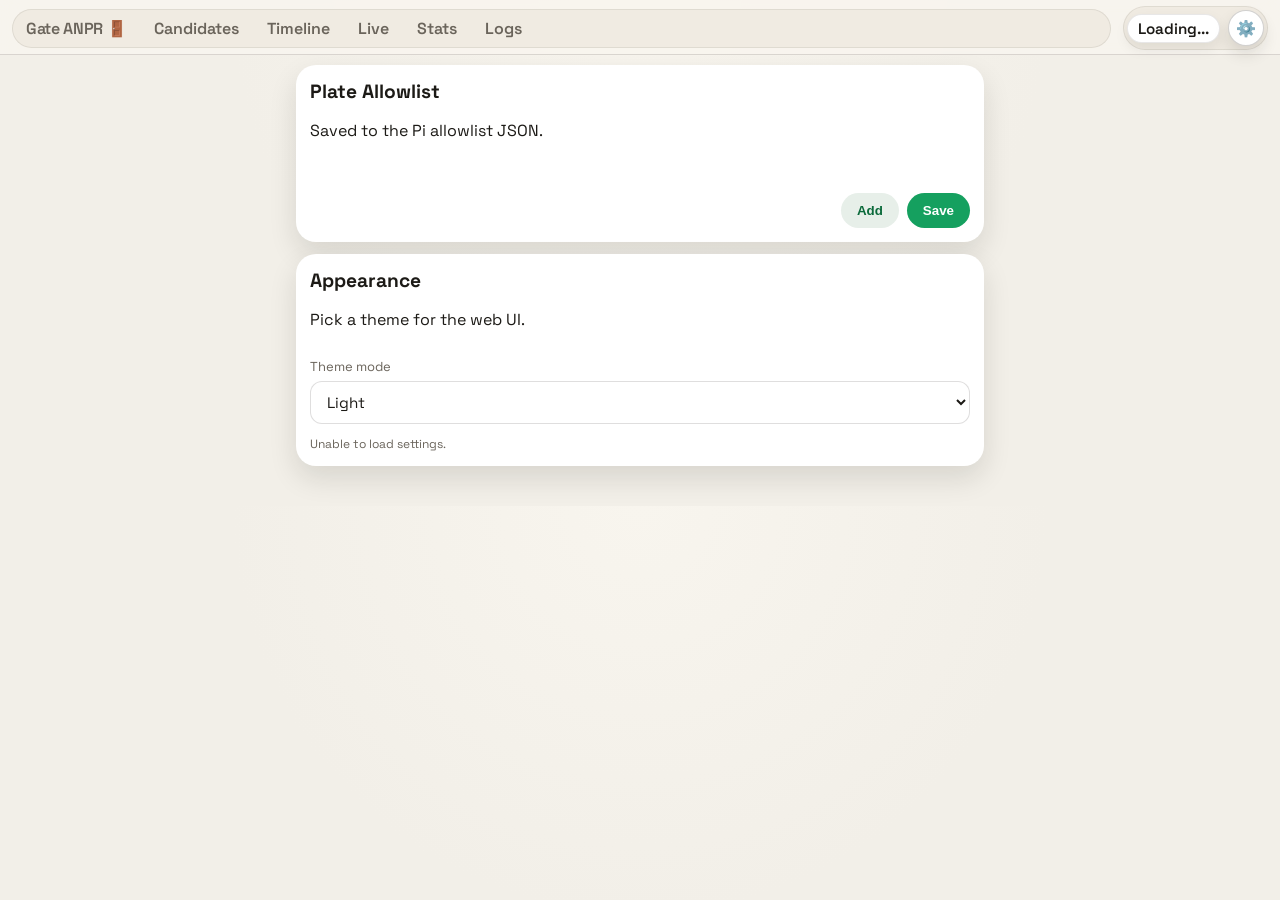
==== commit a7b8d5cf: "Initial public release" ====
--- a/files/web/static/admin.html
+++ b/files/web/static/admin.html
@@ -3,19 +3,32 @@
   <head>
     <meta charset="utf-8" />
     <meta name="viewport" content="width=device-width,initial-scale=1" />
+    <meta name="gate-api-secret" content="__GATE_API_SHARED_SECRET__" />
+    <link rel="apple-touch-icon" href="/static/icons/icon-192.png" />
+    <link rel="manifest" href="/static/manifest.json" />
     <title>Gate ANPR Admin</title>
     <link rel="stylesheet" href="styles.css" />
   </head>
   <body class="admin-page">
     <header class="topbar">
-      <div class="brand">Gate ANPR</div>
-      <nav class="tabs">
-        <a class="tab" href="/#gate">Open Gate</a>
-        <a class="tab" href="/#plates">History</a>
-        <a class="tab" href="/#stream">Live</a>
-        <a class="tab" href="/#stats">Stats</a>
-      </nav>
-      <div class="status" id="status">Admin</div>
+      <div class="topbar-left">
+        <a class="brand tab brand-tab" href="/#home" aria-label="Gate ANPR home">
+          Gate ANPR 🚪
+        </a>
+        <nav class="tabs" role="tablist">
+          <a class="tab" href="/#candidates" role="tab">Candidates</a>
+          <a class="tab" href="/#timeline" role="tab">Timeline</a>
+          <a class="tab" href="/#stream" role="tab">Live</a>
+          <a class="tab" href="/#stats" role="tab">Stats</a>
+          <a class="tab" href="/#logs" role="tab">Logs</a>
+        </nav>
+      </div>
+      <div class="topbar-right">
+        <div class="status status-chip" id="status">Admin</div>
+        <a class="admin-link active" href="/admin" aria-label="Admin settings" title="Admin settings">
+          ⚙️
+        </a>
+      </div>
     </header>
 
     <main class="admin">
@@ -25,12 +38,32 @@
             <h1>Plate Allowlist</h1>
             <p>Saved to the Pi allowlist JSON.</p>
           </div>
-          <div class="card-actions">
-            <button id="add-plate" class="btn btn-secondary">Add</button>
-            <button id="save-plates" class="btn">Save</button>
+        </div>
+        <div id="plates-list" class="plates"></div>
+        <div class="card-actions allowlist-actions">
+          <button id="add-plate" class="btn btn-secondary">Add</button>
+          <button id="save-plates" class="btn">Save</button>
+        </div>
+      </section>
+
+      <section class="card">
+        <div class="card-head">
+          <div>
+            <h1>Appearance</h1>
+            <p>Pick a theme for the web UI.</p>
           </div>
         </div>
-        <div id="plates-list" class="plates"></div>
+        <div class="admin-settings">
+          <label class="admin-setting">
+            <span>Theme mode</span>
+            <select id="theme-mode">
+              <option value="light">Light</option>
+              <option value="dark">Dark</option>
+              <option value="auto">Auto (sunrise/sunset)</option>
+            </select>
+          </label>
+          <div id="theme-mode-status" class="setting-status">Loading…</div>
+        </div>
       </section>
     </main>
 
--- a/files/web/static/styles.css
+++ b/files/web/static/styles.css
@@ -1,4 +1,13 @@
-@import url("https://fonts.googleapis.com/css2?family=Space+Grotesk:wght@400;500;600;700&display=swap");
+@font-face {
+  font-family: "Space Grotesk";
+  font-style: normal;
+  font-weight: 400 700;
+  font-display: swap;
+  src: url("fonts/space-grotesk.woff2") format("woff2");
+  unicode-range: U+0000-00FF, U+0131, U+0152-0153, U+02BB-02BC, U+02C6, U+02DA,
+    U+02DC, U+0304, U+0308, U+0329, U+2000-206F, U+20AC, U+2122, U+2191,
+    U+2193, U+2212, U+2215, U+FEFF, U+FFFD;
+}
 
 :root {
   --bg: #f2efe8;
@@ -23,6 +32,50 @@
   color: var(--ink);
 }
 
+body.theme-dark {
+  --bg: #151311;
+  --ink: #efe8dc;
+  --muted: #b9b0a2;
+  --panel: #1f1d19;
+  --shadow: rgba(0, 0, 0, 0.45);
+  --border: rgba(255, 255, 255, 0.08);
+  --highlight: rgba(21, 160, 95, 0.2);
+  background: radial-gradient(circle at top, #1e1b18 0%, var(--bg) 55%);
+}
+
+body.theme-dark .topbar,
+body.theme-dark .topbar-left,
+body.theme-dark .topbar-right {
+  background: rgba(28, 26, 22, 0.9);
+  border-color: var(--border);
+  box-shadow: inset 0 0 0 1px rgba(255, 255, 255, 0.05);
+}
+
+body.theme-dark .tabs {
+  background: transparent;
+}
+
+body.theme-dark .tab {
+  background: rgba(255, 255, 255, 0.04);
+  color: var(--muted);
+}
+
+body.theme-dark .tab.active {
+  background: var(--panel);
+  color: var(--ink);
+}
+
+body.theme-dark .admin-link {
+  background: rgba(255, 255, 255, 0.06);
+  color: var(--muted);
+}
+
+body.theme-dark .admin-link.active,
+body.theme-dark .admin-link:hover {
+  background: var(--panel);
+  color: var(--ink);
+}
+
 .topbar {
   position: sticky;
   top: 0;
@@ -30,32 +83,168 @@
   background: rgba(248, 245, 238, 0.92);
   backdrop-filter: blur(12px);
   border-bottom: 1px solid var(--border);
-  padding: 16px 20px;
+  padding: 6px 12px 4px;
   display: flex;
   align-items: center;
-  gap: 16px;
+  gap: 12px;
   justify-content: space-between;
+  flex-wrap: wrap;
+}
+
+body.fullscreen-page .topbar {
+  display: none;
+}
+
+body.fullscreen-page .page {
+  padding: 4px 8px 10px;
+  gap: 8px;
+}
+
+body.fullscreen-page .card {
+  padding: 8px;
+  gap: 8px;
+}
+
+body.fullscreen-page .card-head h2 {
+  font-size: 0.95rem;
+}
+
+body.fullscreen-page .legend {
+  font-size: 0.78rem;
+}
+
+body.fullscreen-page .tablet-grid {
+  gap: 6px;
+  grid-template-columns: 1.6fr 0.6fr;
+  grid-template-rows: auto auto;
+  align-items: stretch;
+}
+
+body.fullscreen-page .tablet-stream {
+  width: 100%;
+  grid-column: 1 / 2;
+}
+
+body.fullscreen-page .tablet-timeline {
+  width: 100%;
+  grid-column: 1 / 2;
+}
+
+body.fullscreen-page .tablet-gate {
+  grid-column: 2 / 3;
+  grid-row: 1 / 3;
+  align-content: stretch;
+  min-height: 0;
+  display: flex;
+  flex-direction: column;
+  gap: 10px;
+}
+
+body.fullscreen-page .tablet-stream-frame {
+  border-radius: 12px;
+}
+
+body.fullscreen-page .tablet-timeline-list {
+  gap: 6px;
+}
+
+body.fullscreen-page .tablet-timeline-row {
+  grid-template-columns: 52px 1fr auto;
+  gap: 6px;
+}
+
+body.fullscreen-page .tablet-thumb img,
+body.fullscreen-page .tablet-thumb-placeholder {
+  width: 52px;
+  height: 39px;
+  border-radius: 8px;
+}
+
+body.fullscreen-page .tablet-time {
+  font-size: 0.78rem;
+  gap: 2px;
+}
+
+body.fullscreen-page .tablet-timeline-row.clickable {
+  cursor: default;
+}
+
+body.fullscreen-page .tablet-timeline-row.clickable:hover {
+  filter: none;
+}
+
+body.fullscreen-page .tablet-gate .gate-button {
+  width: 84%;
+  font-size: 1.2rem;
+  max-height: 320px;
+  margin-top: 6px;
+  margin-bottom: 6px;
+}
+
+body.fullscreen-page .tablet-gate .gate-status {
+  margin-top: 8px;
+}
+
+body.fullscreen-page .tablet-gate .gate-last {
+  font-size: 0.8rem;
+}
+
+body.fullscreen-page .live-badge {
+  font-size: 0.7rem;
+  padding: 2px 8px;
+}
+
+.topbar-left,
+.topbar-right {
+  display: flex;
+  align-items: center;
+  gap: 8px;
+  background: #f0ebe2;
+  padding: 4px;
+  border-radius: 999px;
+  box-shadow: inset 0 0 0 1px rgba(31, 27, 22, 0.08);
+}
+
+.topbar-left {
+  flex: 1 1 auto;
+  min-width: 0;
+  flex-wrap: wrap;
+  background: #f0ebe2;
+  padding: 4px;
+  border-radius: 999px;
+  box-shadow: inset 0 0 0 1px rgba(31, 27, 22, 0.08);
 }
 
 .brand {
+  background: transparent;
+  border: none;
+  padding: 4px 8px;
   font-weight: 700;
+  font-size: 1.05rem;
   letter-spacing: -0.02em;
+  color: var(--ink);
+  cursor: pointer;
+  text-decoration: none;
+}
+
+.brand:visited {
+  color: var(--ink);
 }
 
 .tabs {
   display: flex;
   gap: 8px;
-  background: #f0ebe2;
-  padding: 4px;
-  border-radius: 999px;
+  padding: 0;
+  flex-wrap: wrap;
 }
 
 .tab {
   border: none;
   background: transparent;
-  padding: 8px 14px;
-  border-radius: 999px;
-  font-weight: 600;
+  padding: 5px 10px;
+  border-radius: 999px;
+  font-weight: 600;
+  font-size: 1rem;
   color: var(--muted);
   cursor: pointer;
   text-decoration: none;
@@ -70,17 +259,86 @@
 }
 
 .status {
-  font-size: 0.85rem;
-  color: var(--muted);
+  font-size: 0.95rem;
+  color: var(--muted);
+}
+
+.status-chip {
+  background: var(--panel);
+  padding: 4px 10px;
+  border-radius: 999px;
+  border: 1px solid rgba(31, 27, 22, 0.1);
+  box-shadow: 0 6px 14px rgba(26, 22, 18, 0.08);
+  font-weight: 600;
+  font-size: 0.95rem;
+  color: var(--ink);
+}
+
+.admin-link {
+  width: 36px;
+  height: 36px;
+  display: inline-flex;
+  align-items: center;
+  justify-content: center;
+  border-radius: 50%;
+  text-decoration: none;
+  color: var(--muted);
+  border: 1px solid transparent;
+  background: rgba(255, 255, 255, 0.6);
+  transition: all 0.2s ease;
+}
+
+.admin-link:hover {
+  color: var(--ink);
+  border-color: rgba(31, 27, 22, 0.2);
+  background: var(--panel);
+}
+
+.admin-link.active {
+  color: var(--ink);
+  background: var(--panel);
+  box-shadow: 0 8px 16px var(--shadow);
+  border-color: rgba(31, 27, 22, 0.2);
 }
 
 .page,
 .admin {
   max-width: 720px;
   margin: 0 auto;
-  padding: 24px 18px 48px;
-  display: grid;
-  gap: 20px;
+  padding: 10px 16px 40px;
+  display: grid;
+  gap: 12px;
+}
+
+.admin-settings {
+  display: grid;
+  gap: 12px;
+}
+
+.admin-setting {
+  display: grid;
+  gap: 6px;
+  font-size: 13px;
+  color: var(--muted);
+}
+
+.admin-setting select {
+  border: 1px solid var(--border);
+  border-radius: 12px;
+  padding: 10px 12px;
+  background: var(--panel);
+  color: var(--ink);
+}
+
+.setting-status {
+  font-size: 12px;
+  color: var(--muted);
+}
+
+@media (min-width: 900px) {
+  .page {
+    max-width: 1100px;
+  }
 }
 
 .tab-panel {
@@ -90,6 +348,131 @@
 
 .tab-panel.active {
   display: grid;
+}
+
+.logs-card .card-head {
+  align-items: flex-start;
+}
+
+.log-controls {
+  display: flex;
+  flex-wrap: wrap;
+  gap: 12px;
+  align-items: flex-end;
+}
+
+.log-control {
+  display: flex;
+  flex-direction: column;
+  gap: 4px;
+  font-size: 12px;
+  color: var(--muted);
+}
+
+.log-control select,
+.log-control input {
+  border: 1px solid var(--border);
+  border-radius: 12px;
+  padding: 8px 12px;
+  background: var(--panel);
+  color: var(--ink);
+  font-size: 13px;
+}
+
+.log-toggle {
+  display: inline-flex;
+  align-items: center;
+  gap: 6px;
+  font-size: 12px;
+  color: #6d675b;
+  padding: 0 4px;
+}
+
+.log-toggle input {
+  accent-color: #5b9d6a;
+}
+
+.log-status {
+  margin-top: 8px;
+  font-size: 12px;
+  color: var(--muted);
+}
+
+.log-output {
+  margin-top: 12px;
+  padding: 12px;
+  background: rgba(248, 245, 238, 0.8);
+  border-radius: 12px;
+  border: 1px solid var(--border);
+  max-height: 420px;
+  overflow: auto;
+  font-family: "ui-monospace", SFMono-Regular, Menlo, Monaco, Consolas, "Liberation Mono",
+    "Courier New", monospace;
+  font-size: 12px;
+  line-height: 1.4;
+  display: grid;
+  gap: 4px;
+}
+
+.log-output.wrap .log-line {
+  white-space: pre-wrap;
+}
+
+.log-output.no-wrap .log-line {
+  white-space: pre;
+}
+
+.log-line {
+  display: grid;
+  grid-template-columns: auto 1fr;
+  gap: 10px;
+  align-items: start;
+  padding: 2px 6px;
+  border-radius: 8px;
+}
+
+.log-line:nth-child(even) {
+  background: rgba(255, 255, 255, 0.5);
+}
+
+.log-line--continuation {
+  grid-template-columns: 1fr;
+  padding-left: 44px;
+  background: transparent;
+}
+
+.log-ts {
+  color: var(--muted);
+  font-variant-numeric: tabular-nums;
+  background: rgba(0, 0, 0, 0.06);
+  padding: 2px 6px;
+  border-radius: 6px;
+  white-space: nowrap;
+}
+
+.log-msg {
+  color: var(--ink);
+  white-space: inherit;
+}
+
+.log-date {
+  font-size: 11px;
+  color: var(--muted);
+  text-transform: uppercase;
+  letter-spacing: 0.06em;
+  padding: 6px 6px 2px;
+}
+
+body.theme-dark .log-output {
+  background: rgba(25, 23, 20, 0.9);
+}
+
+body.theme-dark .log-line:nth-child(even) {
+  background: rgba(255, 255, 255, 0.04);
+}
+
+body.theme-dark .log-ts {
+  background: rgba(255, 255, 255, 0.08);
 }
 
 .hero-card {
@@ -122,6 +505,15 @@
   background: var(--accent-strong);
 }
 
+.gate-button--opening {
+  background: #d28a1e;
+  box-shadow: 0 10px 24px rgba(210, 138, 30, 0.35);
+}
+
+.gate-button--opening:hover {
+  background: #c27816;
+}
+
 .gate-button:disabled {
   opacity: 0.7;
   cursor: wait;
@@ -143,9 +535,317 @@
   background: var(--panel);
   border-radius: 20px;
   box-shadow: 0 12px 28px var(--shadow);
-  padding: 18px;
-  display: grid;
-  gap: 16px;
+  padding: 14px;
+  display: grid;
+  gap: 12px;
+}
+
+.tablet-grid {
+  display: grid;
+  gap: 12px;
+}
+
+.tablet-stream {
+  width: 70%;
+  justify-self: center;
+}
+
+.tablet-timeline {
+  width: 82%;
+  justify-self: center;
+}
+
+.tablet-stream-frame {
+  background: #111;
+  border-radius: 16px;
+  overflow: hidden;
+  aspect-ratio: 16 / 9;
+  display: grid;
+  place-items: center;
+  width: 100%;
+  position: relative;
+}
+
+.tablet-stream-frame img {
+  width: 100%;
+  height: 100%;
+  object-fit: cover;
+}
+
+.stream-head-right {
+  display: inline-flex;
+  align-items: center;
+  gap: 10px;
+}
+
+.live-badge {
+  display: inline-flex;
+  align-items: center;
+  gap: 6px;
+  padding: 4px 10px;
+  border-radius: 999px;
+  border: 1px solid rgba(31, 154, 91, 0.35);
+  background: rgba(31, 154, 91, 0.12);
+  font-weight: 600;
+  color: #1f8e57;
+  font-size: 0.8rem;
+  text-transform: uppercase;
+  letter-spacing: 0.04em;
+}
+
+.dot {
+  width: 8px;
+  height: 8px;
+  border-radius: 999px;
+  display: inline-block;
+}
+
+.dot-live {
+  background: #27a95e;
+  box-shadow: 0 0 0 3px rgba(39, 169, 94, 0.15);
+}
+
+@supports not (aspect-ratio: 1 / 1) {
+  .tablet-stream-frame {
+    position: relative;
+    height: 0;
+    padding-top: 56.25%;
+  }
+
+  .tablet-stream-frame img {
+    position: absolute;
+    top: 0;
+    left: 0;
+  }
+}
+
+.tablet-gate .gate-button {
+  width: 90%;
+  font-size: 1.6rem;
+  border-radius: 32px;
+  background: linear-gradient(180deg, #34b46b 0%, #1e8a4e 100%);
+  box-shadow:
+    0 20px 35px rgba(18, 108, 59, 0.35),
+    0 8px 0 rgba(13, 78, 42, 0.75),
+    inset 0 2px 0 rgba(255, 255, 255, 0.35),
+    inset 0 -8px 16px rgba(0, 0, 0, 0.25);
+  align-self: center;
+  justify-self: center;
+  flex: 1 1 auto;
+  min-height: 0;
+  max-height: 420px;
+  margin-top: 12px;
+  margin-bottom: 12px;
+}
+
+.tablet-gate .gate-status {
+  margin-top: 18px;
+}
+
+.tablet-gate .gate-last {
+  margin-top: auto;
+}
+
+.tablet-gate .gate-button:active {
+  transform: translateY(4px);
+  box-shadow:
+    0 12px 24px rgba(18, 108, 59, 0.28),
+    0 4px 0 rgba(13, 78, 42, 0.75),
+    inset 0 2px 0 rgba(255, 255, 255, 0.35),
+    inset 0 -6px 12px rgba(0, 0, 0, 0.22);
+}
+
+.gate-status {
+  display: inline-flex;
+  align-items: center;
+  gap: 8px;
+  font-weight: 600;
+  color: var(--muted);
+}
+
+.gate-status::before {
+  content: "";
+  width: 10px;
+  height: 10px;
+  border-radius: 999px;
+  background: #8a8a8a;
+  display: inline-block;
+}
+
+.gate-status--ready {
+  color: #2f9a5b;
+}
+
+.gate-status--ready::before {
+  background: #2f9a5b;
+}
+
+.gate-status--opening {
+  color: #c78a1e;
+}
+
+.gate-status--opening::before {
+  background: #c78a1e;
+}
+
+.gate-status--error {
+  color: #b04a4a;
+}
+
+.gate-status--error::before {
+  background: #b04a4a;
+}
+
+
+.tablet-timeline-list {
+  display: grid;
+  gap: 12px;
+}
+
+.tablet-timeline-row {
+  display: grid;
+  grid-template-columns: 72px 1fr auto;
+  gap: 12px;
+  align-items: center;
+}
+
+.tablet-timeline-row.clickable {
+  cursor: pointer;
+}
+
+.tablet-timeline-row.clickable:hover {
+  filter: brightness(0.98);
+}
+
+.tablet-info .plate {
+  font-weight: 700;
+}
+
+.tablet-time {
+  display: grid;
+  gap: 6px;
+  justify-items: end;
+  font-weight: 600;
+  color: var(--muted);
+  font-size: 0.9rem;
+}
+
+.tablet-time .dot {
+  width: 9px;
+  height: 9px;
+}
+
+.dot-fresh {
+  background: #2f9a5b;
+}
+
+.dot-stale {
+  background: #b8b2a6;
+}
+
+
+.tablet-thumb img {
+  width: 72px;
+  height: 54px;
+  object-fit: cover;
+  border-radius: 12px;
+  display: block;
+}
+
+.tablet-thumb-placeholder {
+  width: 72px;
+  height: 54px;
+  border-radius: 12px;
+  background: #e8e2d6;
+}
+
+@media (min-width: 900px) {
+  .tablet-grid {
+    grid-template-columns: 1.5fr 0.5fr;
+    grid-template-rows: auto auto;
+    align-items: stretch;
+  }
+  .tablet-stream {
+    grid-column: 1 / 2;
+    width: 100%;
+  }
+.tablet-gate {
+    grid-column: 2 / 3;
+    grid-row: 1 / 3;
+    align-content: stretch;
+    min-height: 0;
+    display: flex;
+    flex-direction: column;
+    gap: 16px;
+  }
+  .tablet-timeline {
+    grid-column: 1 / 2;
+    width: 100%;
+  }
+}
+
+@media (max-width: 720px) {
+  .topbar {
+    padding: 6px 10px;
+    gap: 12px;
+    align-items: center;
+  }
+
+  .topbar-left {
+    gap: 8px;
+    padding: 0;
+    flex: 1 1 auto;
+    background: transparent;
+    box-shadow: none;
+  }
+
+  .topbar-right {
+    flex: 0 0 auto;
+    padding: 0;
+    background: transparent;
+    box-shadow: none;
+  }
+
+  .brand {
+    background: var(--panel);
+    border: 1px solid rgba(31, 27, 22, 0.12);
+  }
+
+  .tabs {
+    flex-basis: 100%;
+    width: 100%;
+    overflow-x: auto;
+    scrollbar-width: none;
+    margin-top: 6px;
+    background: #f0ebe2;
+    padding: 3px;
+    border-radius: 999px;
+  }
+
+  .tabs::-webkit-scrollbar {
+    display: none;
+  }
+
+  .tab,
+  .brand {
+    padding: 4px 8px;
+    font-size: 1rem;
+    white-space: nowrap;
+  }
+
+  .status-chip {
+    font-size: 0.9rem;
+    padding: 4px 8px;
+  }
+
+  .admin-link {
+    width: 28px;
+    height: 28px;
+  }
+
+  .page {
+    padding: 8px 12px 28px;
+  }
 }
 
 .card-head {
@@ -165,6 +865,11 @@
   display: flex;
   gap: 8px;
   align-items: center;
+}
+
+.allowlist-actions {
+  margin-top: 12px;
+  justify-content: flex-end;
 }
 
 .link {
@@ -267,12 +972,12 @@
 }
 
 .event-card {
-  padding: 12px;
+  padding: 8px;
   border-radius: 16px;
   border: 1px solid var(--border);
   display: grid;
-  gap: 10px;
-  background: #fff;
+  gap: 6px;
+  background: var(--panel);
   transition: transform 0.2s ease, box-shadow 0.2s ease;
 }
 
@@ -303,7 +1008,7 @@
 
 .event-card.allowed {
   border-color: rgba(31, 111, 91, 0.4);
-  background: rgba(31, 111, 91, 0.08);
+  background: var(--highlight);
 }
 
 .latest-image img {
@@ -314,6 +1019,8 @@
 
 .latest-image {
   position: relative;
+  max-width: 860px;
+  margin: 0 auto;
 }
 
 .badge {
@@ -335,24 +1042,71 @@
   border: 1px solid rgba(21, 160, 95, 0.3);
 }
 
-.event-card img {
+.latest-event .plate {
+  font-weight: 700;
+}
+
+.latest-thumb {
+  cursor: pointer;
+}
+
+.event-image-wrap {
+  position: relative;
+  background: transparent;
+  max-width: 860px;
+  margin: 0 auto;
+}
+
+.event-image-conf {
+  position: absolute;
+  bottom: 10px;
+  left: 10px;
+  padding: 4px 10px;
+  border-radius: 999px;
+  background: rgba(10, 10, 10, 0.7);
+  color: #fff;
+  font-size: 0.75rem;
+  font-weight: 600;
+  letter-spacing: 0.01em;
+}
+
+.event-image {
   width: 100%;
   height: auto;
-  max-height: 360px;
+  max-height: 400px;
   object-fit: contain;
-  background: #111;
+  background: transparent;
   border-radius: 12px;
   border: 1px solid var(--border);
 }
 
 .event-group {
-  gap: 12px;
+  gap: 8px;
 }
 
 .event-summary {
   display: flex;
   flex-direction: column;
-  gap: 8px;
+  gap: 4px;
+}
+
+.event-body {
+  display: grid;
+  grid-template-columns: minmax(220px, 0.45fr) minmax(0, 0.55fr);
+  gap: 16px;
+  align-items: start;
+}
+
+.event-body-left {
+  display: grid;
+  gap: 10px;
+}
+
+.event-body-right {
+  display: grid;
+  gap: 6px;
+  justify-items: stretch;
+  align-content: start;
 }
 
 .event-kinds {
@@ -420,7 +1174,7 @@
 
 .group-header {
   display: grid;
-  gap: 4px;
+  gap: 2px;
 }
 
 .group-header .plate {
@@ -438,7 +1192,7 @@
   background: transparent;
   border: 1px dashed var(--border);
   border-radius: 999px;
-  padding: 6px 12px;
+  padding: 4px 10px;
   font-size: 0.8rem;
   color: var(--muted);
   cursor: pointer;
@@ -449,7 +1203,15 @@
   gap: 8px;
 }
 
+.alt-plates .alt-extra {
+  display: none;
+}
+
 .alt-plates.open {
+  display: grid;
+}
+
+.alt-plates.open .alt-extra {
   display: grid;
 }
 
@@ -460,8 +1222,8 @@
 }
 
 .frame-strip img {
-  width: 96px;
-  height: 54px;
+  width: 84px;
+  height: 48px;
   object-fit: cover;
   border-radius: 10px;
   border: 1px solid var(--border);
@@ -476,17 +1238,24 @@
 
 .frame-actions {
   display: flex;
-  gap: 8px;
-  align-items: center;
+  gap: 6px;
+  align-items: center;
+  justify-content: flex-start;
 }
 
 .frame-next {
-  padding: 6px 12px;
+  padding: 4px 10px;
   border-radius: 999px;
   border: 1px solid var(--border);
   background: #fff;
   color: var(--muted);
   cursor: pointer;
+}
+
+@media (max-width: 900px) {
+  .event-body {
+    grid-template-columns: 1fr;
+  }
 }
 
 .plate-meta {
@@ -506,7 +1275,7 @@
   border: 1px dashed var(--border);
   text-align: center;
   color: var(--muted);
-  background: #faf7f1;
+  background: var(--highlight);
 }
 
 .stat-grid {
@@ -518,8 +1287,11 @@
 .stat {
   padding: 12px;
   border-radius: 12px;
-  background: #f6f3ec;
+  background: var(--panel);
   border: 1px solid var(--border);
+  box-shadow: 0 10px 24px var(--shadow);
+  display: grid;
+  gap: 6px;
 }
 
 .stat-label {
@@ -530,6 +1302,40 @@
 .stat-value {
   font-size: 1.4rem;
   font-weight: 700;
+}
+
+.stat-donut {
+  align-items: center;
+}
+
+.donut {
+  width: 120px;
+  height: 120px;
+  border-radius: 50%;
+  margin: 8px auto 0;
+  background: conic-gradient(
+    var(--accent) 0deg,
+    var(--accent) 180deg,
+    rgba(31, 27, 22, 0.15) 180deg,
+    rgba(31, 27, 22, 0.15) 360deg
+  );
+  position: relative;
+  box-shadow: inset 0 0 0 10px var(--panel);
+}
+
+.donut::after {
+  content: "";
+  position: absolute;
+  inset: 18px;
+  border-radius: 50%;
+  background: var(--panel);
+  box-shadow: inset 0 0 0 1px var(--border);
+}
+
+.donut-legend {
+  font-size: 0.75rem;
+  text-align: center;
+  color: var(--muted);
 }
 
 .chart-label {
@@ -549,7 +1355,7 @@
   cursor: default;
   padding: 14px;
   border-radius: 14px;
-  background: #f9f6ef;
+  background: var(--panel);
   border: 1px solid var(--border);
   display: grid;
   gap: 6px;
@@ -570,6 +1376,31 @@
 .insight-sub {
   font-size: 0.8rem;
   color: var(--muted);
+}
+
+.cloud-grid {
+  display: grid;
+  gap: 16px;
+  grid-template-columns: repeat(auto-fit, minmax(220px, 1fr));
+}
+
+.word-cloud {
+  padding: 16px;
+  border-radius: 16px;
+  border: 1px solid var(--border);
+  background: var(--panel);
+  display: flex;
+  flex-wrap: wrap;
+  gap: 8px;
+  min-height: 140px;
+}
+
+.word-cloud .word {
+  font-weight: 600;
+  color: var(--ink);
+  padding: 2px 8px;
+  border-radius: 999px;
+  background: rgba(21, 160, 95, 0.12);
 }
 
 .insight:where(button) {
@@ -658,6 +1489,33 @@
   position: relative;
 }
 
+.stream-image-stack {
+  position: absolute;
+  inset: 0;
+}
+
+.stream-image {
+  position: absolute;
+  inset: 0;
+  width: 100%;
+  height: 100%;
+  object-fit: cover;
+  opacity: 0;
+  transition: opacity 0.12s ease;
+}
+
+.stream-image.is-active {
+  opacity: 1;
+}
+
+.stream-image-single {
+  position: absolute;
+  inset: 0;
+  width: 100%;
+  height: 100%;
+  object-fit: cover;
+}
+
 .stream-fps {
   position: absolute;
   top: 10px;
@@ -694,6 +1552,21 @@
   object-fit: cover;
 }
 
+@supports not (aspect-ratio: 1 / 1) {
+  .stream-frame {
+    height: 0;
+    padding-top: 56.25%;
+  }
+
+  .stream-frame iframe,
+  .stream-frame img,
+  .stream-frame video {
+    position: absolute;
+    top: 0;
+    left: 0;
+  }
+}
+
 #stats-chart {
   display: block;
   width: 100%;
@@ -705,6 +1578,14 @@
   gap: 8px;
 }
 
+.timeline-pagination {
+  margin-top: 12px;
+  display: flex;
+  align-items: center;
+  justify-content: space-between;
+  gap: 12px;
+}
+
 .timeline-row {
   display: grid;
   grid-template-columns: 1.1fr 1fr auto;
@@ -713,7 +1594,7 @@
   padding: 10px 12px;
   border-radius: 12px;
   border: 1px solid var(--border);
-  background: #fff;
+  background: var(--panel);
 }
 
 .timeline-row .plate {
@@ -724,6 +1605,11 @@
 .timeline-row .meta {
   font-size: 0.8rem;
   color: var(--muted);
+}
+
+.timeline-row--manual_open {
+  border-color: rgba(198, 134, 47, 0.35);
+  background: rgba(198, 134, 47, 0.06);
 }
 
 .timeline-row .owner {
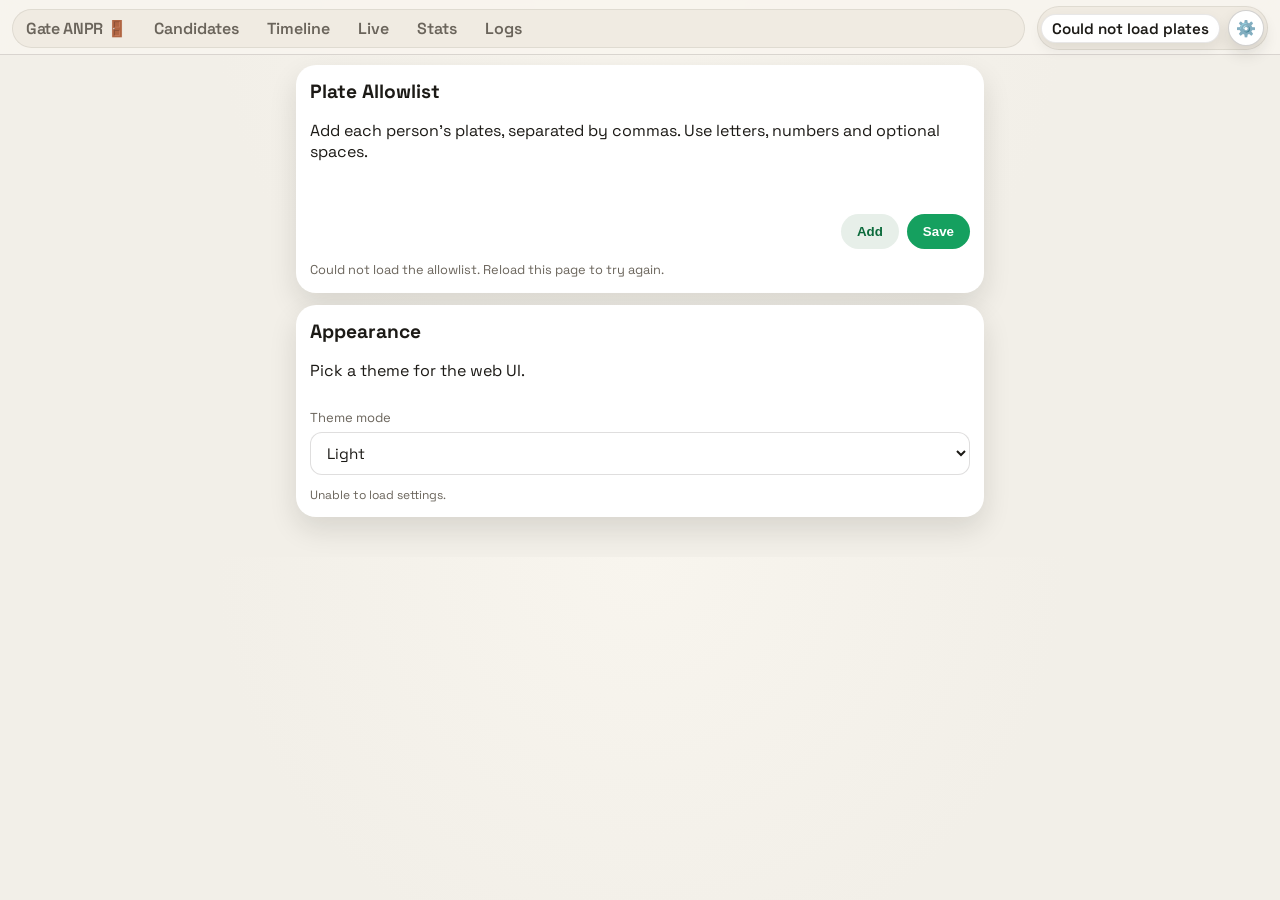
==== commit d3d9b9ff: "Add household status, recent arrivals and recognition explanations" ====
--- a/files/web/static/admin.html
+++ b/files/web/static/admin.html
@@ -36,7 +36,7 @@
         <div class="card-head">
           <div>
             <h1>Plate Allowlist</h1>
-            <p>Saved to the Pi allowlist JSON.</p>
+            <p>Add each person's plates, separated by commas. Use letters, numbers and optional spaces.</p>
           </div>
         </div>
         <div id="plates-list" class="plates"></div>
@@ -44,6 +44,7 @@
           <button id="add-plate" class="btn btn-secondary">Add</button>
           <button id="save-plates" class="btn">Save</button>
         </div>
+        <div id="allowlist-status" class="allowlist-status" role="status">Loading plates…</div>
       </section>
 
       <section class="card">
@@ -69,8 +70,8 @@
 
     <template id="plate-row">
       <div class="plate-row">
-        <input class="owner-input" placeholder="Owner" />
-        <input class="plates-input" placeholder="PLATES (comma separated)" />
+        <input class="owner-input" placeholder="Owner" aria-label="Owner" />
+        <input class="plates-input" placeholder="PLATES (comma separated)" aria-label="Number plates, comma separated" autocapitalize="characters" autocorrect="off" spellcheck="false" />
         <div class="plate-meta"></div>
         <button class="btn btn-ghost remove-plate">Remove</button>
       </div>
--- a/files/web/static/styles.css
+++ b/files/web/static/styles.css
@@ -603,6 +603,136 @@
 .dot-live {
   background: #27a95e;
   box-shadow: 0 0 0 3px rgba(39, 169, 94, 0.15);
+}
+
+.live-badge.status-unknown {
+  color: var(--muted);
+  background: var(--bg);
+  border-color: var(--border);
+}
+
+.live-badge.status-bad {
+  color: #b05228;
+  background: rgba(192, 103, 40, 0.1);
+  border-color: rgba(192, 103, 40, 0.35);
+}
+
+.home-system-status,
+.decision-note,
+.allowlist-status {
+  color: var(--muted);
+  font-size: 0.8rem;
+  line-height: 1.4;
+  overflow-wrap: break-word;
+}
+
+.home-decision {
+  border-top: 1px solid var(--border);
+  padding-top: 8px;
+  line-height: 1.35;
+}
+
+.decision-title,
+.unfamiliar-title {
+  font-size: 0.78rem;
+  font-weight: 600;
+  color: var(--muted);
+  margin-bottom: 3px;
+}
+
+.home-decision .plate {
+  font-size: 0.9rem;
+  overflow-wrap: break-word;
+}
+
+.home-unfamiliar {
+  border-top: 1px solid var(--border);
+  padding-top: 8px;
+  display: flex;
+  align-items: center;
+}
+
+.home-unfamiliar img {
+  width: 72px;
+  height: 54px;
+  object-fit: cover;
+  border-radius: 8px;
+  margin-right: 12px;
+}
+
+.home-unfamiliar[hidden],
+.home-decision[hidden] {
+  display: none;
+}
+
+.allowlist-status.is-error {
+  color: #b05228;
+}
+
+body.theme-dark .status-bad,
+body.theme-dark .allowlist-status.is-error {
+  color: #f3bc7b;
+}
+
+body.fullscreen-page .home-system-status,
+body.fullscreen-page .home-decision .decision-note {
+  font-size: 0.72rem;
+}
+
+body.fullscreen-page .home-unfamiliar img {
+  width: 52px;
+  height: 39px;
+  margin-right: 6px;
+}
+
+@media (min-width: 900px) and (max-height: 850px) {
+  body:not(.fullscreen-page) .tablet-stream-frame {
+    max-height: calc(100vh - 430px);
+    min-height: 200px;
+  }
+
+  body:not(.fullscreen-page) .tablet-stream-frame img {
+    object-fit: contain;
+  }
+
+  @supports not (aspect-ratio: 1 / 1) {
+    body:not(.fullscreen-page) .tablet-stream-frame {
+      height: calc(100vh - 430px);
+      padding-top: 0;
+    }
+  }
+
+  body:not(.fullscreen-page) .tablet-timeline,
+  body:not(.fullscreen-page) .tablet-timeline-list {
+    gap: 8px;
+  }
+
+  body:not(.fullscreen-page) .tablet-timeline-row {
+    grid-template-columns: 52px 1fr auto;
+    gap: 8px;
+  }
+
+  body:not(.fullscreen-page) .tablet-thumb img,
+  body:not(.fullscreen-page) .tablet-thumb-placeholder,
+  body:not(.fullscreen-page) .home-unfamiliar img {
+    width: 52px;
+    height: 39px;
+  }
+}
+
+@media (max-width: 720px) {
+  .tablet-stream,
+  .tablet-timeline {
+    width: 100%;
+  }
+
+  body .tablet-timeline-row {
+    grid-template-columns: 72px minmax(0, 1fr);
+  }
+
+  body .tablet-time {
+    display: none;
+  }
 }
 
 @supports not (aspect-ratio: 1 / 1) {
@@ -1269,6 +1399,33 @@
   color: var(--muted);
 }
 
+.history-controls,
+.history-pagination {
+  display: flex;
+  flex-wrap: wrap;
+  align-items: center;
+  gap: 12px;
+  margin: 16px 0;
+}
+
+.history-pagination {
+  justify-content: space-between;
+}
+
+.history-controls select {
+  font: inherit;
+  color: inherit;
+  background: var(--panel);
+  border: 1px solid var(--border);
+  border-radius: 8px;
+  padding: 8px;
+}
+
+.event-image[data-preview-src] {
+  min-height: 160px;
+  background: var(--panel);
+}
+
 .empty-state {
   padding: 18px;
   border-radius: 12px;
